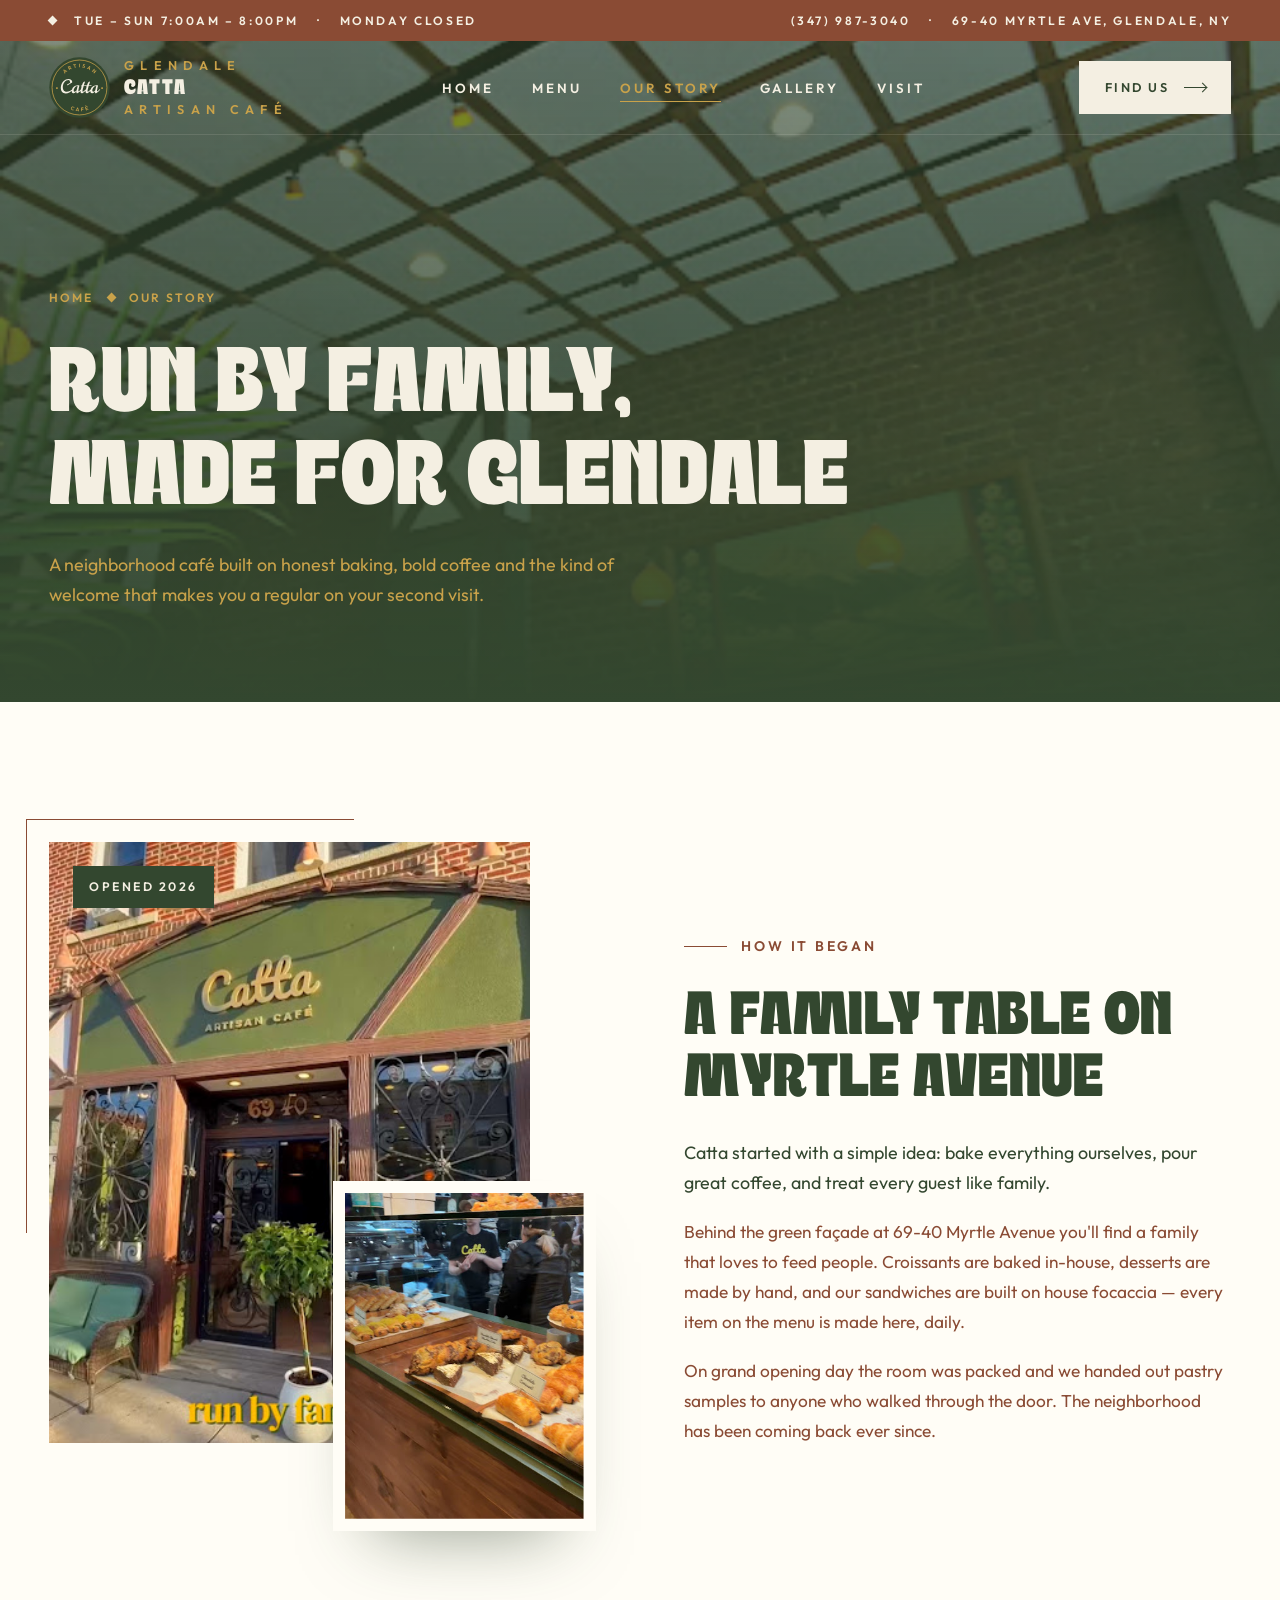
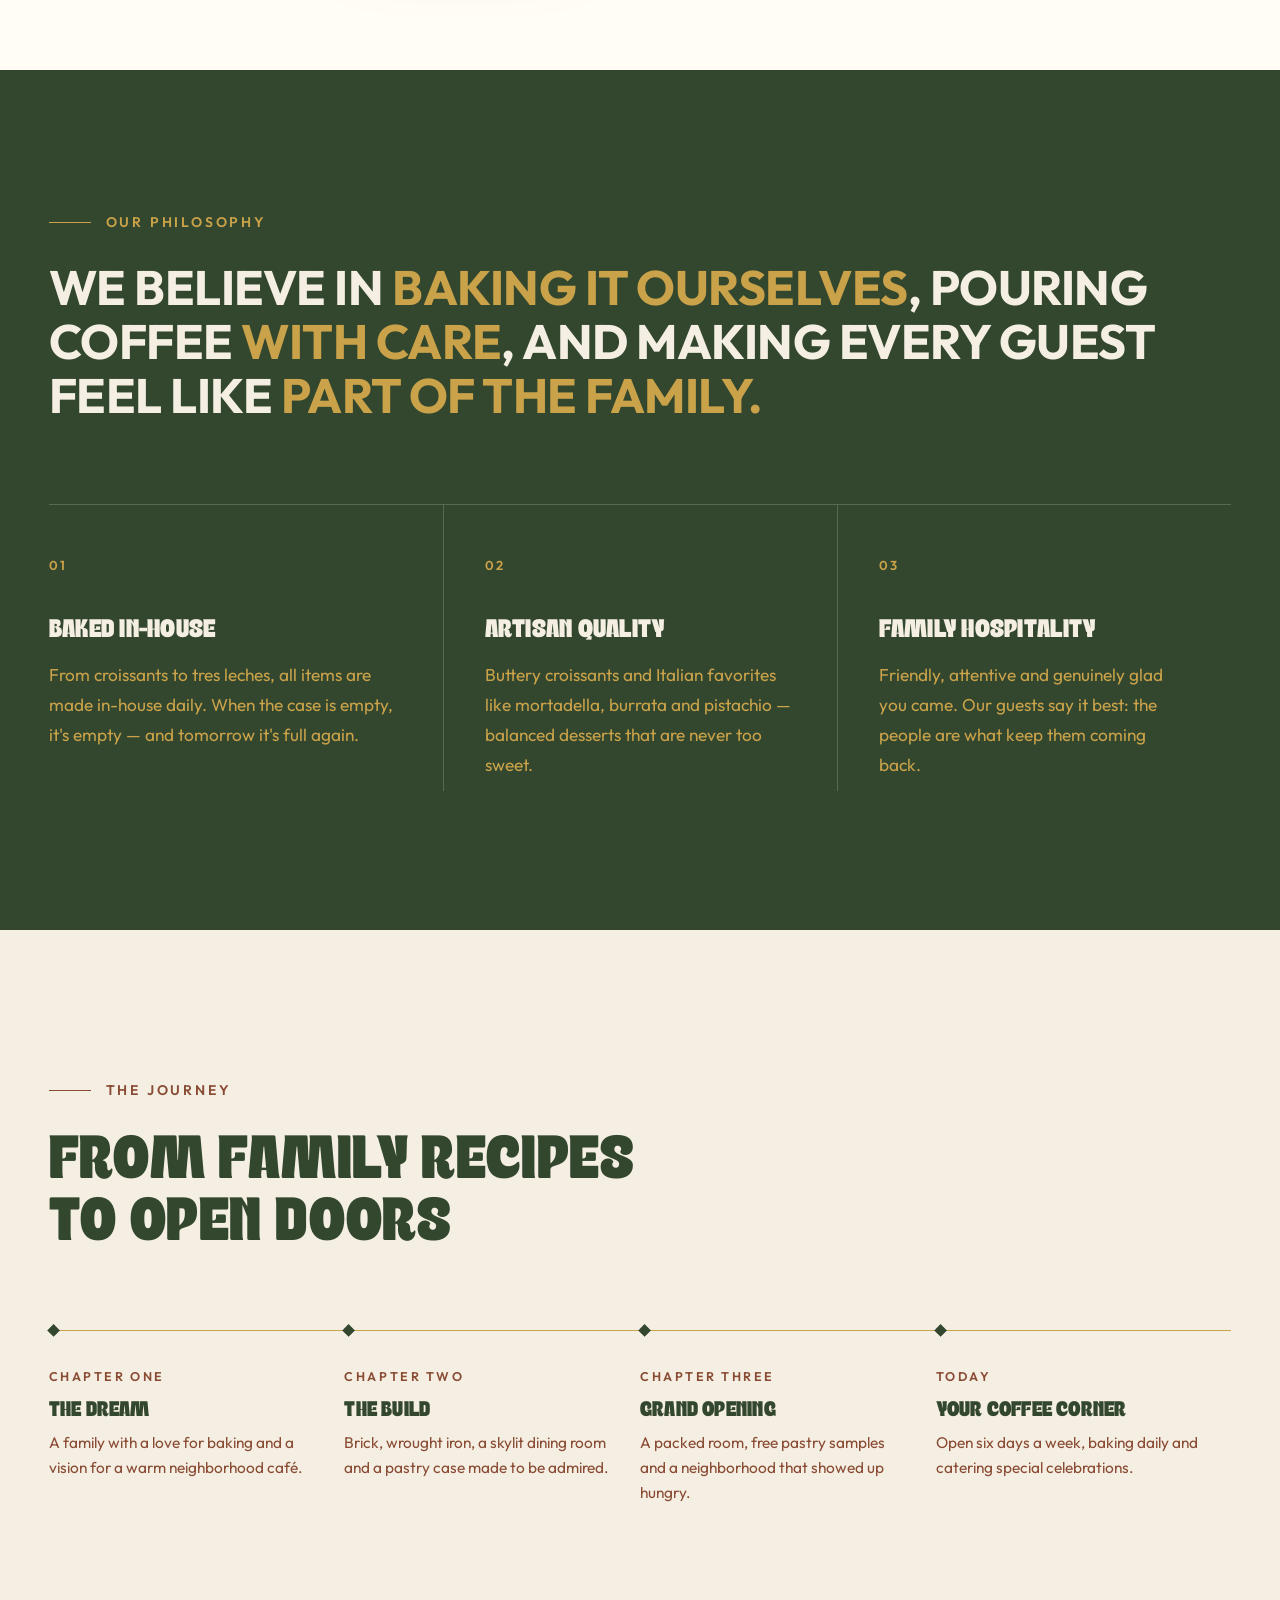
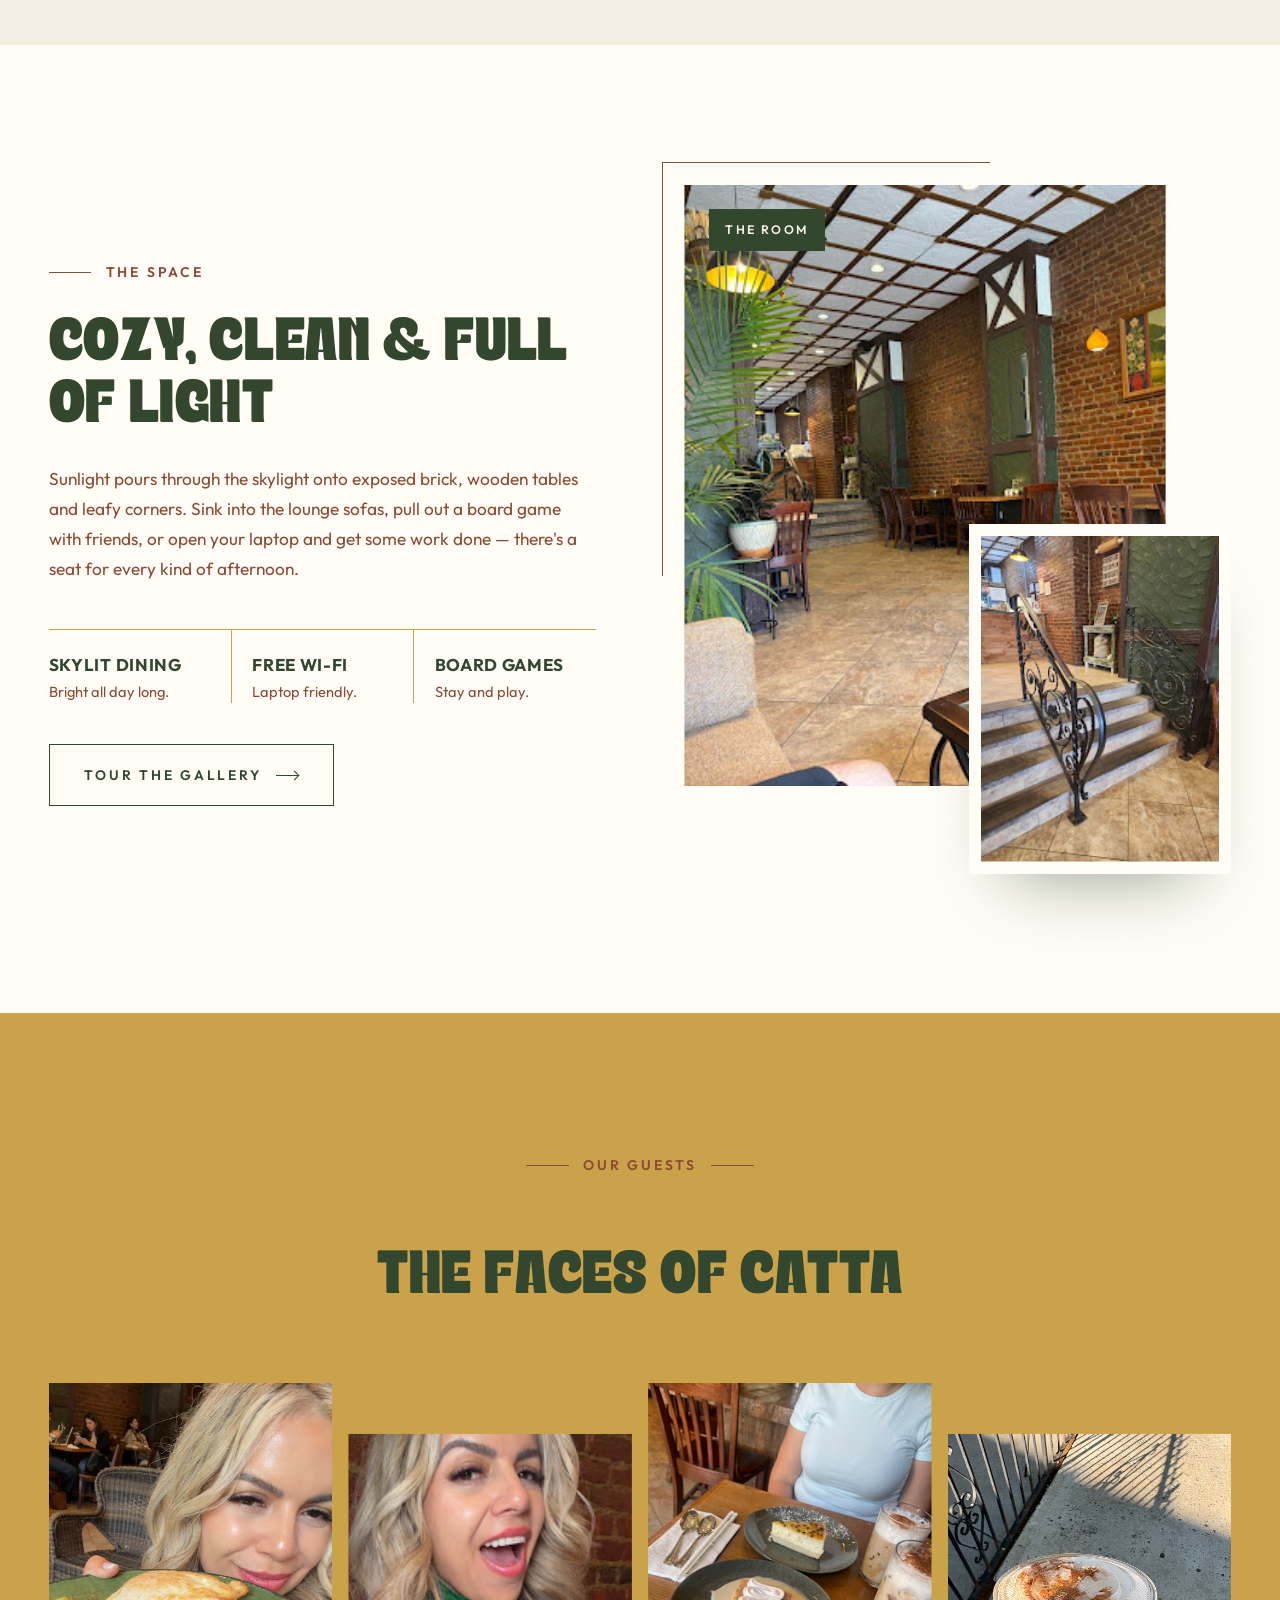
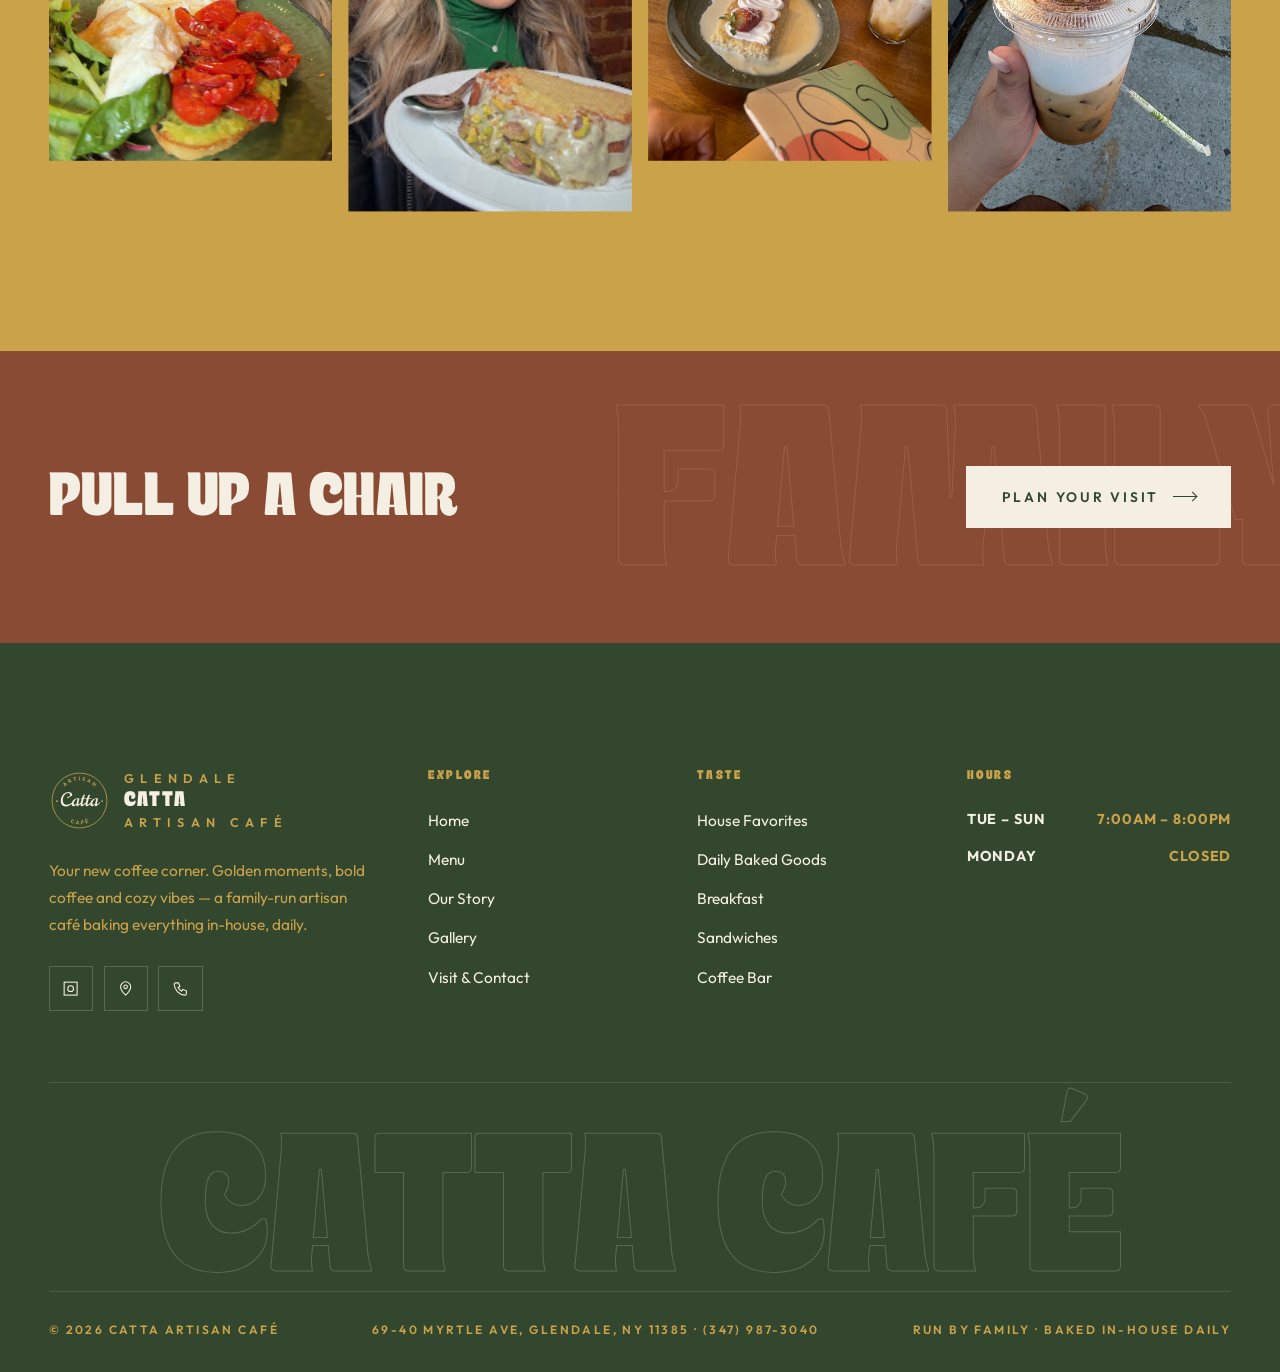
==== about.html @ 02fb1de4 "working" ====
<!DOCTYPE html>
<html lang="en">
<head>
  <meta charset="UTF-8">
  <meta name="viewport" content="width=device-width, initial-scale=1.0">
  <title>Our Story — Catta Artisan Café</title>
  <meta name="description" content="The story of Catta Artisan Café — a family-run coffee shop and in-house bakery on Myrtle Avenue in Glendale, Queens, built on artisan baking and warm hospitality.">
  <meta name="theme-color" content="#33472F">
  <meta property="og:title" content="Our Story — Catta Artisan Café">
  <meta property="og:description" content="The story of Catta Artisan Café — a family-run coffee shop and in-house bakery on Myrtle Avenue in Glendale, Queens, built on artisan baking and warm hospitality.">
  <meta property="og:image" content="assets/images/unnamed%20%288%29.jpg">
  <link rel="icon" href="assets/logo.svg" type="image/svg+xml">
  <link rel="preconnect" href="https://fonts.googleapis.com">
  <link rel="preconnect" href="https://fonts.gstatic.com" crossorigin>
  <link href="https://fonts.googleapis.com/css2?family=Outfit:wght@400;500;600;700&display=swap" rel="stylesheet">
  <link rel="stylesheet" href="css/style.css">
</head>
<body>

<header class="site-header">
  <div class="topbar">
    <div class="container">
      <div class="t-items"><span class="diamond"></span><span>Tue – Sun 7:00AM – 8:00PM</span><span class="t-hide">·</span><span class="t-hide">Monday Closed</span></div>
      <div class="t-items t-hide"><a href="tel:+13479873040">(347) 987-3040</a><span>·</span><span>69-40 Myrtle Ave, Glendale, NY</span></div>
    </div>
  </div>
  <nav class="navbar" aria-label="Main">
    <div class="container">
      <a href="index.html" class="logo" aria-label="Catta Artisan Café home">
        <span class="logo-mark"><img src="assets/logo.svg" alt="" width="60" height="60"></span>
        <span class="logo-text"><small>GLENDALE</small><strong>CATTA</strong><small>ARTISAN CAFÉ</small></span>
      </a>
      <ul class="nav-links">
        <li><a href="index.html">Home</a></li>
        <li><a href="menu.html">Menu</a></li>
        <li><a href="about.html" class="active" aria-current="page">Our Story</a></li>
        <li><a href="gallery.html">Gallery</a></li>
        <li><a href="visit.html">Visit</a></li>
      </ul>
      <a href="visit.html" class="btn btn--light nav-cta">Find Us <span class="arrow"></span></a>
      <button class="menu-toggle" aria-label="Open menu" aria-expanded="false"><span></span><span></span><span></span></button>
    </div>
  </nav>
</header>

<div class="mobile-nav" aria-label="Mobile">
  <a class="m-link" href="index.html"><small>01</small>Home</a>
  <a class="m-link" href="menu.html"><small>02</small>Menu</a>
  <a class="m-link" href="about.html"><small>03</small>Our Story</a>
  <a class="m-link" href="gallery.html"><small>04</small>Gallery</a>
  <a class="m-link" href="visit.html"><small>05</small>Visit</a>
  <div class="m-foot">Tue – Sun 7:00AM – 8:00PM · Mon Closed<br>69-40 Myrtle Ave, Glendale, NY 11385<br><a href="tel:+13479873040">(347) 987-3040</a></div>
</div>

<main>
<section class="page-hero">
  <div class="bg" data-parallax style="background-image:url('assets/images/unnamed%20%2855%29.jpg')"></div>
  <div class="container">
    <div class="crumbs"><a href="index.html">Home</a><span class="diamond"></span><span>Our Story</span></div>
    <div class="hero-foot">
      <div>
        <h1>Run by Family,<br>Made for Glendale</h1>
        <p class="lead">A neighborhood café built on honest baking, bold coffee and the kind of welcome that makes you a regular on your second visit.</p>
      </div>
    </div>
  </div>
</section>

<section class="section bg-white">
  <div class="container split">
    <div class="stack-images reveal">
      <span class="frame-line"></span>
      <div class="img-main reveal-img"><img src="assets/images/unnamed%20%288%29.jpg" alt="The green Catta Artisan Café storefront on Myrtle Avenue" loading="lazy"></div>
      <div class="img-float reveal-img d2"><img src="assets/images/unnamed%20%2815%29.jpg" alt="The Catta team behind the pastry counter" loading="lazy"></div>
      <span class="tag">Opened 2026</span>
    </div>
    <div class="text-block">
      <span class="eyebrow reveal">How It Began</span>
      <h2 class="reveal">A Family Table on Myrtle Avenue</h2>
      <p class="lead reveal">Catta started with a simple idea: bake everything ourselves, pour great coffee, and treat every guest like family.</p>
      <p class="muted reveal">Behind the green façade at 69-40 Myrtle Avenue you'll find a family that loves to feed people. Croissants are baked in-house, desserts are made by hand, and our sandwiches are built on house focaccia — every item on the menu is made here, daily.</p>
      <p class="muted reveal">On grand opening day the room was packed and we handed out pastry samples to anyone who walked through the door. The neighborhood has been coming back ever since.</p>
    </div>
  </div>
</section>

<section class="section bg-espresso">
  <div class="container">
    <span class="eyebrow reveal" style="display:flex">Our Philosophy</span>
    <p class="big-statement reveal">We believe in <em>baking it ourselves</em>, pouring coffee <em>with care</em>, and making every guest feel like <em>part of the family.</em></p>
    <div class="values" style="margin-top:80px">
      <div class="value reveal">
        <span class="num">01</span>
        <h3>Baked In-House</h3>
        <p>From croissants to tres leches, all items are made in-house daily. When the case is empty, it's empty — and tomorrow it's full again.</p>
      </div>
      <div class="value reveal d1">
        <span class="num">02</span>
        <h3>Artisan Quality</h3>
        <p>Buttery croissants and Italian favorites like mortadella, burrata and pistachio — balanced desserts that are never too sweet.</p>
      </div>
      <div class="value reveal d2">
        <span class="num">03</span>
        <h3>Family Hospitality</h3>
        <p>Friendly, attentive and genuinely glad you came. Our guests say it best: the people are what keep them coming back.</p>
      </div>
    </div>
  </div>
</section>

<section class="section bg-cream">
  <div class="container">
    <div class="section-head">
      <div>
        <span class="eyebrow reveal">The Journey</span>
        <h2 class="reveal">From Family Recipes<br>to Open Doors</h2>
      </div>
    </div>
    <div class="timeline">
      <div class="reveal"><span>Chapter One</span><h3>The Dream</h3><p>A family with a love for baking and a vision for a warm neighborhood café.</p></div>
      <div class="reveal d1"><span>Chapter Two</span><h3>The Build</h3><p>Brick, wrought iron, a skylit dining room and a pastry case made to be admired.</p></div>
      <div class="reveal d2"><span>Chapter Three</span><h3>Grand Opening</h3><p>A packed room, free pastry samples and a neighborhood that showed up hungry.</p></div>
      <div class="reveal d3"><span>Today</span><h3>Your Coffee Corner</h3><p>Open six days a week, baking daily and catering special celebrations.</p></div>
    </div>
  </div>
</section>

<section class="section bg-white">
  <div class="container split split--reverse">
    <div class="stack-images reveal">
      <span class="frame-line"></span>
      <div class="img-main reveal-img"><img src="assets/images/unnamed%20%2836%29.jpg" alt="Skylit dining room with brick walls and plants" loading="lazy"></div>
      <div class="img-float reveal-img d2"><img src="assets/images/unnamed%20%2889%29.jpg" alt="Wrought-iron staircase inside the café" loading="lazy"></div>
      <span class="tag">The Room</span>
    </div>
    <div class="text-block">
      <span class="eyebrow reveal">The Space</span>
      <h2 class="reveal">Cozy, Clean &amp; Full of Light</h2>
      <p class="muted reveal">Sunlight pours through the skylight onto exposed brick, wooden tables and leafy corners. Sink into the lounge sofas, pull out a board game with friends, or open your laptop and get some work done — there's a seat for every kind of afternoon.</p>
      <div class="features reveal">
        <div><strong>Skylit Dining</strong><span>Bright all day long.</span></div>
        <div><strong>Free Wi-Fi</strong><span>Laptop friendly.</span></div>
        <div><strong>Board Games</strong><span>Stay and play.</span></div>
      </div>
      <a href="gallery.html" class="btn btn--outline reveal">Tour the Gallery <span class="arrow"></span></a>
    </div>
  </div>
</section>

<section class="section bg-beige">
  <div class="container">
    <div class="section-head center">
      <span class="eyebrow reveal">Our Guests</span>
      <h2 class="reveal">The Faces of Catta</h2>
    </div>
    <div class="people-grid" style="padding-bottom:50px">
      <figure class="reveal-img"><img src="assets/images/unnamed%20%2858%29.jpg" alt="A guest with an avocado tartine" loading="lazy"></figure>
      <figure class="reveal-img d1"><img src="assets/images/unnamed%20%2882%29.jpg" alt="A guest excited about her slice of cake" loading="lazy"></figure>
      <figure class="reveal-img d2"><img src="assets/images/unnamed%20%2873%29.jpg" alt="Friends sharing desserts and iced lattes" loading="lazy"></figure>
      <figure class="reveal-img d3"><img src="assets/images/unnamed%20%2857%29.jpg" alt="Iced latte to go on a sunny day" loading="lazy"></figure>
    </div>
  </div>
</section>

<section class="cta-band">
  <div class="ghost-word" aria-hidden="true">Family</div>
  <div class="container">
    <h2 class="reveal">Pull Up a Chair</h2>
    <a href="visit.html" class="btn btn--light reveal">Plan Your Visit <span class="arrow"></span></a>
  </div>
</section>
</main>

<footer class="site-footer">
  <div class="container">
    <div class="footer-top">
      <div>
        <a href="index.html" class="logo">
          <span class="logo-mark"><img src="assets/logo.svg" alt="" width="60" height="60"></span>
          <span class="logo-text"><small>GLENDALE</small><strong>CATTA</strong><small>ARTISAN CAFÉ</small></span>
        </a>
        <p>Your new coffee corner. Golden moments, bold coffee and cozy vibes — a family-run artisan café baking everything in-house, daily.</p>
        <div class="socials">
          <a href="https://www.instagram.com/cattacafeny/" target="_blank" rel="noopener" aria-label="Instagram @cattacafeny"><svg viewBox="0 0 24 24"><rect x="3" y="3" width="18" height="18"/><circle cx="12" cy="12" r="4"/><path d="M17.5 6.5h.01"/></svg></a>
          <a href="https://www.google.com/maps/place/Catta+Cafe/@40.7016919,-73.88129,17z/data=!3m1!4b1!4m6!3m5!1s0x89c25f2ec84fcae5:0x9be8066eb6144c47!8m2!3d40.7016919!4d-73.88129!16s%2Fg%2F11z6tcrd1n" target="_blank" rel="noopener" aria-label="Catta Cafe on Google Maps"><svg viewBox="0 0 24 24"><path d="M12 21s-7-6.2-7-11.5A7 7 0 0 1 19 9.5C19 14.8 12 21 12 21z"/><circle cx="12" cy="9.5" r="2.5"/></svg></a>
          <a href="tel:+13479873040" aria-label="Call (347) 987-3040"><svg viewBox="0 0 24 24"><path d="M5 4h4l2 5-2.5 1.5a11 11 0 0 0 5 5L15 13l5 2v4a2 2 0 0 1-2 2A16 16 0 0 1 3 6a2 2 0 0 1 2-2"/></svg></a>
        </div>
      </div>
      <div>
        <h4>Explore</h4>
        <ul>
          <li><a href="index.html">Home</a></li>
          <li><a href="menu.html">Menu</a></li>
          <li><a href="about.html">Our Story</a></li>
          <li><a href="gallery.html">Gallery</a></li>
          <li><a href="visit.html">Visit &amp; Contact</a></li>
        </ul>
      </div>
      <div>
        <h4>Taste</h4>
        <ul>
          <li><a href="menu.html#favorites">House Favorites</a></li>
          <li><a href="menu.html#baked">Daily Baked Goods</a></li>
          <li><a href="menu.html#breakfast">Breakfast</a></li>
          <li><a href="menu.html#sandwiches">Sandwiches</a></li>
          <li><a href="menu.html#coffee">Coffee Bar</a></li>
        </ul>
      </div>
      <div>
        <h4>Hours</h4>
        <ul class="footer-hours">
          <li><span>Tue – Sun</span><span>7:00AM – 8:00PM</span></li>
          <li><span>Monday</span><span>Closed</span></li>
        </ul>
      </div>
    </div>
    <div class="footer-word" aria-hidden="true">Catta Café</div>
    <div class="footer-bottom">
      <span>© <span data-year>2026</span> Catta Artisan Café</span>
      <span>69-40 Myrtle Ave, Glendale, NY 11385 · <a href="tel:+13479873040">(347) 987-3040</a></span>
      <span>Run by family · Baked in-house daily</span>
    </div>
  </div>
</footer>

<button class="back-top" aria-label="Back to top"><svg viewBox="0 0 24 24"><path d="M12 19V5M5 12l7-7 7 7"/></svg></button>

<script src="js/main.js"></script>
</body>
</html>
---- css/style.css ----
/* =========================================================
   CATTA ARTISAN CAFÉ — premium stylesheet (olive green, gold & brick)
   Palette (only these five):
   White #FFFDF6 · Cream #F4EFE2 · Beige #C9A24A
   Coffee Bean #8A4B34 · Espresso Brown #33472F
   ========================================================= */

@font-face {
  font-family: "Food Brand";
  src: url("../food-brand-demo.regular.otf") format("opentype");
  font-weight: normal;
  font-style: normal;
  font-display: swap;
}

:root {
  --white: #FFFDF6;
  --cream: #F4EFE2;
  --beige: #C9A24A;
  --coffee: #8A4B34;
  --espresso: #33472F;

  /* tints built only from the palette */
  --espresso-92: rgba(51, 71, 47, .92);
  --espresso-80: rgba(51, 71, 47, .80);
  --espresso-60: rgba(51, 71, 47, .60);
  --espresso-15: rgba(51, 71, 47, .15);
  --cream-70: rgba(244, 239, 226, .70);
  --cream-20: rgba(244, 239, 226, .20);
  --cream-12: rgba(244, 239, 226, .12);
  --beige-40: rgba(201, 162, 74, .40);

  /* brand font for headings only; the demo font has no numerals, Outfit supplies them */
  --font-display: "Food Brand", "Outfit", system-ui, sans-serif;
  --font: "Outfit", system-ui, sans-serif;

  /* viewport scaling: --vw and --vh are 1% of the DESIGN viewport,
     --z is the factor the page is scaled by on screens wider than it */
  --z: 1;
  --vw: 1vw;
  --vh: 1vh;

  --container: 1320px;
  --gutter: clamp(16px, calc(4 * var(--vw)), 48px);
  --section: clamp(80px, calc(11 * var(--vw)), 160px);
  --ease: cubic-bezier(.22, .61, .36, 1);
  --ease-out: cubic-bezier(.16, 1, .3, 1);
}

/* ---------- reset ---------- */
*, *::before, *::after { box-sizing: border-box; margin: 0; padding: 0; border-radius: 0; }
html { scroll-behavior: smooth; -webkit-text-size-adjust: 100%; }
body {
  font-family: var(--font);
  font-weight: 400;
  font-size: 1.0625rem;
  line-height: 1.75;
  letter-spacing: 0;
  color: var(--espresso);
  background: var(--white);
  -webkit-font-smoothing: antialiased;
  overflow-x: hidden;
}
img { display: block; max-width: 100%; height: auto; }
a { color: inherit; text-decoration: none; }
button, input, textarea, select { font: inherit; color: inherit; letter-spacing: inherit; }
button { cursor: pointer; background: none; border: 0; }
ul { list-style: none; }
::selection { background: var(--coffee); color: var(--cream); }

::-webkit-scrollbar { width: 10px; }
::-webkit-scrollbar-track { background: var(--cream); }
::-webkit-scrollbar-thumb { background: var(--coffee); }

h1, h2, h3, h4, h5, h6,
.logo-mark, .logo-text strong, .marquee-group, .hero-bg-word, .ghost-word, .footer-word, .hero-badge strong {
  font-family: var(--font-display);
  font-weight: normal;
  font-synthesis: none;
}
h1, h2, h3, h4, h5, h6 {
  font-weight: normal;
  text-transform: uppercase;
  line-height: 1.02;
  letter-spacing: .01em;
}
h1 { font-size: clamp(2.9rem, calc(7.2 * var(--vw)), 6.6rem); }
h2 { font-size: clamp(2.2rem, calc(4.8 * var(--vw)), 4.2rem); }
h3 { font-size: clamp(1.35rem, calc(2 * var(--vw)), 1.7rem); }
h4 { font-size: 1.1rem; letter-spacing: .06em; }

.container { width: 100%; max-width: var(--container); margin: 0 auto; padding: 0 var(--gutter); }
.section { padding: var(--section) 0; position: relative; overflow-x: clip; }
.bg-white { background: var(--white); }
.bg-cream { background: var(--cream); }
.bg-beige { background: var(--beige); }
.bg-coffee { background: var(--coffee); color: var(--cream); }
.bg-espresso { background: var(--espresso); color: var(--cream); }

.accent { color: var(--beige); }
.bg-cream .accent, .bg-white .accent, .bg-beige .accent { color: var(--coffee); }

/* ---------- eyebrow / labels ---------- */
.eyebrow {
  display: inline-flex; align-items: center; gap: 14px;
  font-size: .86rem; letter-spacing: .2em; text-transform: uppercase;
  color: var(--coffee); margin-bottom: 26px;
}
.eyebrow::before { content: ""; width: 42px; height: 1px; background: currentColor; }
.bg-espresso .eyebrow, .bg-coffee .eyebrow, .hero .eyebrow, .page-hero .eyebrow, .quote-band .eyebrow, .card-dark .eyebrow, .cta-band .eyebrow { color: var(--beige); }

.lead { font-size: clamp(1.1rem, calc(1.4 * var(--vw)), 1.25rem); line-height: 1.7; }
.muted { color: var(--coffee); }
.bg-espresso .muted, .bg-coffee .muted { color: var(--beige); }

/* ---------- buttons ---------- */
.btn {
  position: relative; display: inline-flex; align-items: center; gap: 14px;
  padding: 18px 34px; font-size: .85rem; letter-spacing: .2em; text-transform: uppercase;
  border: 1px solid var(--espresso); color: var(--cream); background: var(--espresso);
  overflow: hidden; isolation: isolate; transition: color .5s var(--ease);
  white-space: nowrap;
}
.btn::before {
  content: ""; position: absolute; inset: 0; z-index: -1;
  background: var(--coffee); transform: scaleY(0); transform-origin: bottom;
  transition: transform .5s var(--ease-out);
}
.btn:hover::before { transform: scaleY(1); }
.btn .arrow { width: 22px; height: 1px; background: currentColor; position: relative; transition: width .4s var(--ease); }
.btn .arrow::after {
  content: ""; position: absolute; right: 0; top: -3px; width: 7px; height: 7px;
  border-top: 1px solid currentColor; border-right: 1px solid currentColor; transform: rotate(45deg);
}
.btn:hover .arrow { width: 32px; }

.btn--light { background: var(--cream); color: var(--espresso); border-color: var(--cream); }
.btn--light::before { background: var(--white); }
.btn--outline { background: transparent; color: var(--espresso); }
.btn--outline::before { background: var(--espresso); }
.btn--outline:hover { color: var(--cream); }
.btn--outline-light { background: transparent; color: var(--cream); border-color: var(--cream-70); }
.btn--outline-light::before { background: var(--cream); }
.btn--outline-light:hover { color: var(--espresso); }

.link-line {
  display: inline-flex; align-items: center; gap: 12px;
  font-size: .85rem; letter-spacing: .2em; text-transform: uppercase;
  padding-bottom: 6px; position: relative;
}
.link-line::after {
  content: ""; position: absolute; left: 0; bottom: 0; width: 100%; height: 1px;
  background: currentColor; transform-origin: right; transition: transform .5s var(--ease-out);
}
.link-line:hover::after { transform: scaleX(0); transform-origin: left; }

/* ---------- diamond divider glyph ---------- */
.diamond { display: inline-block; width: 7px; height: 7px; background: currentColor; transform: rotate(45deg); flex: none; }

/* =========================================================
   HEADER
   ========================================================= */
.site-header { position: fixed; inset: 0 0 auto 0; z-index: 100; color: var(--cream); }
.topbar {
  background: var(--coffee); font-size: .74rem; letter-spacing: .22em; text-transform: uppercase;
  overflow: hidden; max-height: 40px; transition: max-height .5s var(--ease);
}
.topbar .container { display: flex; justify-content: space-between; align-items: center; height: 40px; gap: 24px; }
.topbar .t-items { display: flex; align-items: center; gap: 18px; }
.topbar a:hover { color: var(--beige); }
.site-header.scrolled .topbar { max-height: 0; }

.navbar { transition: background .5s var(--ease), box-shadow .5s var(--ease); border-bottom: 1px solid var(--cream-12); }
.site-header.scrolled .navbar { background: var(--espresso-92); backdrop-filter: blur(10px); -webkit-backdrop-filter: blur(10px); }
.navbar .container { display: flex; align-items: center; justify-content: space-between; height: 92px; transition: height .5s var(--ease); }
.site-header.scrolled .navbar .container { height: 76px; }

.logo { display: flex; align-items: center; gap: 14px; line-height: 1; }
.logo-mark { width: 60px; height: 60px; flex: none; display: block; transition: width .5s var(--ease), height .5s var(--ease); }
.logo-mark img { width: 100%; height: 100%; display: block; }
.site-header.scrolled .logo-mark { width: 52px; height: 52px; }
.logo-text { display: flex; flex-direction: column; gap: 5px; }
.logo-text strong { font-weight: normal; font-size: 1.3rem; letter-spacing: .06em; }
.logo-text small { font-size: .78rem; letter-spacing: .5em; color: var(--beige); }

.nav-links { display: flex; align-items: center; gap: clamp(22px, calc(3 * var(--vw)), 44px); }
.nav-links a {
  font-size: .82rem; letter-spacing: .22em; text-transform: uppercase; position: relative; padding: 6px 0;
}
.nav-links a::after {
  content: ""; position: absolute; left: 0; bottom: 0; height: 1px; width: 100%;
  background: var(--beige); transform: scaleX(0); transform-origin: right; transition: transform .45s var(--ease-out);
}
.nav-links a:hover::after, .nav-links a.active::after { transform: scaleX(1); transform-origin: left; }
.nav-links a.active { color: var(--beige); }
.nav-cta { padding: 14px 24px; font-size: .78rem; }

.menu-toggle { display: none; width: 46px; height: 46px; border: 1px solid var(--cream-20); position: relative; z-index: 120; }
.menu-toggle span { position: absolute; left: 12px; right: 12px; height: 1px; background: var(--cream); transition: transform .4s var(--ease), opacity .3s; }
.menu-toggle span:nth-child(1) { top: 17px; }
.menu-toggle span:nth-child(2) { top: 23px; }
.menu-toggle span:nth-child(3) { top: 29px; }
body.nav-open .menu-toggle span:nth-child(1) { transform: translateY(6px) rotate(45deg); }
body.nav-open .menu-toggle span:nth-child(2) { opacity: 0; }
body.nav-open .menu-toggle span:nth-child(3) { transform: translateY(-6px) rotate(-45deg); }

.mobile-nav {
  position: fixed; inset: 0; z-index: 110; background: var(--espresso); color: var(--cream);
  display: flex; flex-direction: column; justify-content: center; padding: 120px var(--gutter) 40px;
  clip-path: inset(0 0 100% 0); transition: clip-path .7s var(--ease-out); visibility: hidden;
}
body.nav-open .mobile-nav { clip-path: inset(0 0 0 0); visibility: visible; }
body.nav-open { overflow: hidden; }
.mobile-nav a.m-link {
  display: flex; align-items: baseline; gap: 18px; font-size: clamp(2.2rem, calc(10 * var(--vw)), 3.4rem);
  text-transform: uppercase; line-height: 1.25; border-bottom: 1px solid var(--cream-12); padding: 10px 0;
}
.mobile-nav a.m-link small { font-size: .8rem; color: var(--beige); letter-spacing: .2em; }
.mobile-nav .m-foot { margin-top: 40px; font-size: .8rem; letter-spacing: .18em; text-transform: uppercase; color: var(--beige); line-height: 2; }

/* =========================================================
   HOME HERO
   ========================================================= */
.hero {
  position: relative; min-height: calc(100 * var(--vh)); background: var(--espresso); color: var(--cream);
  padding: 190px 0 90px; overflow: hidden; display: flex; align-items: center;
}
.hero-bg-word {
  position: absolute; left: calc(-2 * var(--vw)); bottom: calc(-4 * var(--vw)); font-size: calc(26 * var(--vw)); line-height: .8; text-transform: uppercase;
  color: transparent; -webkit-text-stroke: 1px var(--cream-12); pointer-events: none; white-space: nowrap; user-select: none;
}
.hero-grid { display: grid; grid-template-columns: 1.08fr 1fr; gap: clamp(40px, calc(6 * var(--vw)), 96px); align-items: center; position: relative; }
.hero h1 { margin-bottom: 30px; }
.hero h1 .line { display: block; overflow: hidden; }
.hero h1 .line > span { display: inline-block; transform: translateY(105%); animation: rise 1.1s var(--ease-out) forwards; }
.hero h1 .line:nth-child(2) > span { animation-delay: .12s; }
.hero h1 .line:nth-child(3) > span { animation-delay: .24s; }
@keyframes rise { to { transform: translateY(0); } }
.hero .lead { max-width: 520px; color: var(--beige); margin-bottom: 42px; }
.hero-actions { display: flex; flex-wrap: wrap; gap: 16px; margin-bottom: 64px; }
.hero-meta { display: grid; grid-template-columns: repeat(3, auto); gap: 0; border-top: 1px solid var(--cream-20); padding-top: 26px; max-width: 560px; }
.hero-meta div { padding-right: 26px; margin-right: 26px; border-right: 1px solid var(--cream-20); }
.hero-meta div:last-child { border: 0; margin: 0; padding: 0; }
.hero-meta span { display: block; font-size: .76rem; letter-spacing: .18em; color: var(--beige); text-transform: uppercase; }
.hero-meta strong { font-weight: normal; font-size: 1.05rem; letter-spacing: .06em; text-transform: uppercase; }

.hero-collage { position: relative; display: grid; grid-template-columns: 1.25fr 1fr; grid-template-rows: 1fr 1fr; gap: 16px; height: min(calc(72 * var(--vh)), 680px); }
.hero-collage figure { position: relative; overflow: hidden; }
.hero-collage figure:first-child { grid-row: span 2; }
.hero-collage img { width: 100%; height: 100%; object-fit: cover; transform: scale(1.08); animation: settle 1.8s var(--ease-out) forwards; }
@keyframes settle { to { transform: scale(1); } }
.hero-collage::before {
  content: ""; position: absolute; inset: -18px 18px 18px -18px; border: 1px solid var(--cream-20); pointer-events: none;
}
/* desktop: collage fills the whole right side of the hero, under the nav to the bottom edge */
@media (min-width: 1101px) {
  .hero-grid { position: static; }
  .hero-collage { position: absolute; top: 132px; right: 0; bottom: 0; width: calc(46 * var(--vw)); height: auto; gap: 12px; z-index: 1; }
  .hero-collage::before { display: none; }
  .hero-badge { bottom: 56px; }
}
.hero-badge {
  position: absolute; left: -42px; bottom: 40px; background: var(--cream); color: var(--espresso);
  padding: 22px 26px; max-width: 250px; z-index: 2; box-shadow: 0 30px 60px -30px rgba(51, 71, 47, .8);
}
.hero-badge span { display: block; font-size: .74rem; letter-spacing: .2em; text-transform: uppercase; color: var(--coffee); margin-bottom: 6px; }
.hero-badge strong { font-weight: normal; font-size: 1.35rem; text-transform: uppercase; line-height: 1.1; display: block; }
.hero-badge p { font-size: .88rem; line-height: 1.5; color: var(--coffee); margin-top: 8px; }

.scroll-cue { position: absolute; left: 50%; bottom: 28px; transform: translateX(-50%); display: flex; flex-direction: column; align-items: center; gap: 10px; font-size: .78rem; letter-spacing: .22em; color: var(--beige); text-transform: uppercase; }
.scroll-cue i { width: 1px; height: 46px; background: var(--cream-20); position: relative; overflow: hidden; }
.scroll-cue i::after { content: ""; position: absolute; left: 0; top: -50%; width: 1px; height: 50%; background: var(--cream); animation: drip 2.2s var(--ease) infinite; }
@keyframes drip { to { top: 100%; } }

/* =========================================================
   MARQUEE
   ========================================================= */
.marquee { background: var(--cream); color: var(--espresso); overflow: hidden; border-block: 1px solid var(--beige); padding: 26px 0; }
.marquee-track { display: flex; width: max-content; animation: marquee 40s linear infinite; }
.marquee:hover .marquee-track { animation-play-state: paused; }
.marquee-group { display: flex; align-items: center; gap: 40px; padding-right: 40px; font-size: clamp(1.4rem, calc(2.6 * var(--vw)), 2.2rem); text-transform: uppercase; white-space: nowrap; }
.marquee-group .diamond { color: var(--coffee); width: 10px; height: 10px; }
.marquee-group .ghost { color: transparent; -webkit-text-stroke: 1px var(--espresso); }
@keyframes marquee { to { transform: translateX(-50%); } }

/* =========================================================
   STORY / INTRO
   ========================================================= */
.split { display: grid; grid-template-columns: 1fr 1fr; gap: clamp(48px, calc(7 * var(--vw)), 120px); align-items: center; }
.split--reverse > :first-child { order: 2; }

.stack-images { position: relative; padding: 0 12% 16% 0; }
.stack-images .img-main { overflow: hidden; aspect-ratio: 4 / 5; }
.stack-images .img-main img { width: 100%; height: 100%; object-fit: cover; }
.stack-images .img-float {
  position: absolute; right: 0; bottom: 0; width: 48%; aspect-ratio: 3 / 4; overflow: hidden;
  border: 12px solid var(--white); box-shadow: 0 40px 70px -40px rgba(51, 71, 47, .55);
}
.bg-cream .stack-images .img-float { border-color: var(--cream); }
.stack-images .img-float img { width: 100%; height: 100%; object-fit: cover; }
.stack-images .frame-line { position: absolute; top: -22px; left: -22px; width: 60%; height: 60%; border-top: 1px solid var(--coffee); border-left: 1px solid var(--coffee); pointer-events: none; }
.stack-images .tag {
  position: absolute; left: 24px; top: 24px; background: var(--espresso); color: var(--cream);
  font-size: .76rem; letter-spacing: .2em; text-transform: uppercase; padding: 10px 16px;
}

.text-block h2 { margin-bottom: 28px; }
.text-block p + p { margin-top: 18px; }
.text-block .btn, .text-block .link-line { margin-top: 40px; }

.features { display: grid; grid-template-columns: repeat(3, 1fr); margin-top: 44px; border-top: 1px solid var(--beige); }
.features div { padding: 24px 20px 0 0; }
.features div + div { padding-left: 20px; border-left: 1px solid var(--beige); }
.features strong { display: block; font-weight: normal; font-size: 1.05rem; text-transform: uppercase; letter-spacing: .04em; line-height: 1.2; margin-bottom: 6px; }
.features span { font-size: .9rem; color: var(--coffee); line-height: 1.5; display: block; }

/* =========================================================
   SECTION HEADERS
   ========================================================= */
.section-head { display: flex; justify-content: space-between; align-items: flex-end; gap: 40px; margin-bottom: clamp(48px, calc(6 * var(--vw)), 80px); flex-wrap: wrap; }
.section-head h2 { max-width: 760px; }
.section-head p { max-width: 420px; }
.section-head.center { flex-direction: column; align-items: center; text-align: center; }
.section-head.center .eyebrow::after { content: ""; width: 42px; height: 1px; background: currentColor; }

/* =========================================================
   SIGNATURE DRINKS
   ========================================================= */
.sig-grid { display: grid; grid-template-columns: repeat(3, 1fr); gap: clamp(20px, calc(2.4 * var(--vw)), 36px); }
.sig-card { position: relative; }
.sig-card .media { position: relative; overflow: hidden; aspect-ratio: 3 / 4; margin-bottom: 28px; }
.sig-card .media img { width: 100%; height: 100%; object-fit: cover; transition: transform 1.2s var(--ease-out); }
.sig-card:hover .media img { transform: scale(1.07); }
.sig-card .media::after { content: ""; position: absolute; inset: 14px; border: 1px solid var(--cream-20); transition: inset .6s var(--ease-out); pointer-events: none; }
.sig-card:hover .media::after { inset: 22px; }
.sig-card .num { position: absolute; top: 24px; left: 24px; z-index: 1; font-size: .78rem; letter-spacing: .18em; background: var(--espresso); color: var(--cream); padding: 8px 12px; }
.sig-card .kind { font-size: .78rem; letter-spacing: .2em; text-transform: uppercase; color: var(--beige); display: block; margin-bottom: 10px; }
.sig-card h3 { margin-bottom: 12px; }
.sig-card p { color: var(--beige); font-size: .98rem; line-height: 1.65; max-width: 360px; }
.sig-grid .sig-card:nth-child(2) { margin-top: 70px; }

/* =========================================================
   MENU PREVIEW (tabs)
   ========================================================= */
.tabs { display: flex; gap: 0; border-bottom: 1px solid var(--beige); margin-bottom: 50px; overflow-x: auto; scrollbar-width: none; }
.tabs::-webkit-scrollbar { display: none; }
.tab-btn {
  padding: 18px 28px; font-size: .82rem; letter-spacing: .2em; text-transform: uppercase; color: var(--coffee);
  position: relative; white-space: nowrap; transition: color .3s;
}
.tab-btn::after { content: ""; position: absolute; left: 0; right: 0; bottom: -1px; height: 2px; background: var(--espresso); transform: scaleX(0); transition: transform .5s var(--ease-out); }
.tab-btn.active { color: var(--espresso); }
.tab-btn.active::after { transform: scaleX(1); }

.menu-preview { display: grid; grid-template-columns: 1fr 420px; gap: clamp(40px, calc(6 * var(--vw)), 90px); align-items: start; }
.tab-panel { display: none; }
.tab-panel.active { display: block; animation: fadeUp .7s var(--ease-out); }
@keyframes fadeUp { from { opacity: 0; transform: translateY(18px); } to { opacity: 1; transform: none; } }

.menu-list li { display: grid; grid-template-columns: 1fr auto; gap: 6px 20px; padding: 22px 0; border-bottom: 1px solid var(--beige-40); }
.menu-list li:first-child { padding-top: 0; }
.menu-list h4 { display: flex; align-items: baseline; gap: 16px; font-size: 1.15rem; letter-spacing: .04em; }
.menu-list .tag-sm { font-size: .76rem; letter-spacing: .22em; text-transform: uppercase; background: var(--espresso); color: var(--cream); padding: 4px 9px; line-height: 1.4; }
.menu-list .opt { font-size: .74rem; letter-spacing: .2em; text-transform: uppercase; color: var(--coffee); align-self: center; }
.menu-list p { grid-column: 1 / -1; color: var(--coffee); font-size: .95rem; line-height: 1.6; }

.preview-media { position: sticky; top: 120px; }
.preview-media .frame { position: relative; aspect-ratio: 4 / 5; overflow: hidden; }
.preview-media img { position: absolute; inset: 0; width: 100%; height: 100%; object-fit: cover; opacity: 0; transform: scale(1.05); transition: opacity .8s var(--ease), transform 1.2s var(--ease-out); }
.preview-media img.active { opacity: 1; transform: scale(1); }
.preview-media .caption { margin-top: 18px; display: flex; justify-content: space-between; font-size: .75rem; letter-spacing: .22em; text-transform: uppercase; color: var(--coffee); }

/* =========================================================
   THE SPACE MOSAIC
   ========================================================= */
.mosaic { display: grid; grid-template-columns: repeat(12, 1fr); grid-auto-rows: 110px; gap: 16px; }
.mosaic figure { position: relative; overflow: hidden; }
.mosaic img { width: 100%; height: 100%; object-fit: cover; transition: transform 1.2s var(--ease-out); }
.mosaic figure:hover img { transform: scale(1.06); }
.mosaic figcaption {
  position: absolute; left: 0; bottom: 0; background: var(--espresso); color: var(--cream);
  font-size: .74rem; letter-spacing: .18em; text-transform: uppercase; padding: 10px 14px;
  transform: translateY(100%); transition: transform .5s var(--ease-out);
}
.mosaic figure:hover figcaption { transform: none; }
.m-a { grid-column: 1 / 6; grid-row: span 6; }
.m-b { grid-column: 6 / 10; grid-row: span 3; }
.m-c { grid-column: 10 / 13; grid-row: span 4; }
.m-d { grid-column: 6 / 10; grid-row: span 3; }
.m-e { grid-column: 10 / 13; grid-row: span 2; }

/* =========================================================
   NEON QUOTE BAND
   ========================================================= */
.quote-band { position: relative; color: var(--cream); padding: clamp(120px, calc(16 * var(--vw)), 220px) 0; overflow: hidden; text-align: center; }
.quote-band .bg { position: absolute; inset: -10% 0; background-size: cover; background-position: center; will-change: transform; }
.quote-band::after { content: ""; position: absolute; inset: 0; background: linear-gradient(180deg, var(--espresso-80), var(--espresso-92)); }
.quote-band .container { position: relative; z-index: 1; }
.quote-band h2 { font-size: clamp(2.6rem, calc(7 * var(--vw)), 6rem); margin-bottom: 26px; }
.quote-band p { max-width: 640px; margin: 0 auto 40px; color: var(--beige); }

/* =========================================================
   BAKEHOUSE ROW
   ========================================================= */
.bake-grid { display: grid; grid-template-columns: repeat(4, 1fr); gap: 0; border-top: 1px solid var(--beige); border-left: 1px solid var(--beige); }
.bake-item { border-right: 1px solid var(--beige); border-bottom: 1px solid var(--beige); padding: 22px; background: var(--white); transition: background .5s var(--ease); }
.bake-item:hover { background: var(--cream); }
.bake-item .media { aspect-ratio: 1 / 1.15; overflow: hidden; margin-bottom: 22px; }
.bake-item .media img { width: 100%; height: 100%; object-fit: cover; transition: transform 1.1s var(--ease-out); }
.bake-item:hover .media img { transform: scale(1.06); }
.bake-item span { font-size: .74rem; letter-spacing: .18em; text-transform: uppercase; color: var(--coffee); }
.bake-item h3 { font-size: 1.3rem; margin: 8px 0 8px; }
.bake-item p { font-size: .92rem; color: var(--coffee); line-height: 1.55; }

/* =========================================================
   INSTA STRIP
   ========================================================= */
.strip { display: grid; grid-template-columns: repeat(6, 1fr); gap: 12px; }
.strip a { position: relative; aspect-ratio: 3 / 4; overflow: hidden; display: block; }
.strip img { width: 100%; height: 100%; object-fit: cover; transition: transform 1s var(--ease-out); }
.strip a::after { content: "VIEW"; position: absolute; inset: 0; display: grid; place-items: center; background: var(--espresso-60); color: var(--cream); letter-spacing: .22em; font-size: .78rem; opacity: 0; transition: opacity .45s var(--ease); }
.strip a:hover::after { opacity: 1; }
.strip a:hover img { transform: scale(1.08); }

/* =========================================================
   VISIT
   ========================================================= */
.visit-grid { display: grid; grid-template-columns: 1fr 1fr; gap: 0; background: var(--white); }
.visit-media { position: relative; min-height: 560px; overflow: hidden; }
.visit-media img { position: absolute; inset: 0; width: 100%; height: 100%; object-fit: cover; }
.visit-body { padding: clamp(40px, calc(6 * var(--vw)), 90px); }
.visit-body h2 { margin-bottom: 30px; }
.hours { width: 100%; border-collapse: collapse; margin: 10px 0 34px; }
.hours td { padding: 13px 0; border-bottom: 1px solid var(--beige); text-transform: uppercase; letter-spacing: .1em; font-size: .92rem; }
.hours td:last-child { text-align: right; color: var(--coffee); }
.hours tr.today td { color: var(--espresso); }
.hours tr.today td:first-child::after { content: "TODAY"; margin-left: 12px; font-size: .78rem; letter-spacing: .22em; background: var(--espresso); color: var(--cream); padding: 3px 8px; vertical-align: middle; }
.info-list { display: grid; gap: 18px; margin-bottom: 36px; }
.info-list div { display: grid; grid-template-columns: 110px 1fr; gap: 16px; }
.info-list span { font-size: .76rem; letter-spacing: .18em; text-transform: uppercase; color: var(--coffee); padding-top: 4px; }
.btn-row { display: flex; flex-wrap: wrap; gap: 14px; }

/* =========================================================
   PAGE HERO (inner pages)
   ========================================================= */
.page-hero { position: relative; min-height: calc(78 * var(--vh)); display: flex; align-items: flex-end; color: var(--cream); padding: 200px 0 90px; overflow: hidden; background: var(--espresso); }
.page-hero .bg { position: absolute; inset: -8% 0; background-size: cover; background-position: center; will-change: transform; }
.page-hero::after { content: ""; position: absolute; inset: 0; background: linear-gradient(180deg, var(--espresso-60) 0%, var(--espresso-80) 55%, var(--espresso) 100%); }
.page-hero .container { position: relative; z-index: 1; }
.page-hero h1 { max-width: 1000px; }
.page-hero .lead { max-width: 560px; color: var(--beige); margin-top: 26px; }
.crumbs { display: flex; gap: 14px; align-items: center; font-size: .74rem; letter-spacing: .18em; text-transform: uppercase; color: var(--beige); margin-bottom: 28px; }
.crumbs a:hover { color: var(--cream); }
.page-hero .hero-foot { display: flex; justify-content: space-between; align-items: flex-end; gap: 40px; flex-wrap: wrap; }

/* =========================================================
   MENU PAGE
   ========================================================= */
.menu-nav { position: sticky; top: 76px; z-index: 50; background: var(--cream); border-bottom: 1px solid var(--beige); }
.menu-nav .container { display: flex; gap: 0; overflow-x: auto; scrollbar-width: none; }
.menu-nav .container::-webkit-scrollbar { display: none; }
.menu-nav a { padding: 20px 22px; font-size: .78rem; letter-spacing: .2em; text-transform: uppercase; color: var(--coffee); white-space: nowrap; position: relative; }
.menu-nav a::after { content: ""; position: absolute; left: 22px; right: 22px; bottom: -1px; height: 2px; background: var(--espresso); transform: scaleX(0); transition: transform .45s var(--ease-out); }
.menu-nav a:hover, .menu-nav a.active { color: var(--espresso); }
.menu-nav a.active::after { transform: scaleX(1); }

.menu-block { padding: clamp(70px, calc(9 * var(--vw)), 130px) 0; border-bottom: 1px solid var(--beige); scroll-margin-top: 130px; }
.menu-block:last-of-type { border-bottom: 0; }
.menu-block-grid { display: grid; grid-template-columns: 380px 1fr; gap: clamp(40px, calc(6 * var(--vw)), 100px); align-items: start; }
.menu-block-head { position: sticky; top: 170px; }
.menu-block-head .num { font-size: .8rem; letter-spacing: .2em; color: var(--coffee); display: block; margin-bottom: 18px; }
.menu-block-head h2 { font-size: clamp(2.2rem, calc(4 * var(--vw)), 3.4rem); margin-bottom: 18px; }
.menu-block-head p { color: var(--coffee); margin-bottom: 28px; }
.menu-block-head .media { aspect-ratio: 4 / 5; overflow: hidden; }
.menu-block-head .media img { width: 100%; height: 100%; object-fit: cover; }
.menu-block-head .media.duo { aspect-ratio: auto; display: grid; grid-template-columns: 1fr 1fr; gap: 10px; }
.menu-block-head .media.duo img { aspect-ratio: 3 / 4; }

.menu-items { display: grid; grid-template-columns: 1fr 1fr; gap: 0 56px; }
.menu-items.single { grid-template-columns: 1fr; }
.menu-item { padding: 26px 0; border-bottom: 1px solid var(--beige-40); }
.menu-item-top { display: flex; align-items: baseline; gap: 14px; margin-bottom: 8px; }
.menu-item h3 { font-size: 1.25rem; letter-spacing: .04em; }
.menu-item .dots { flex: 1; border-bottom: 1px dotted var(--beige); transform: translateY(-5px); }
.menu-item .note { font-size: .76rem; letter-spacing: .2em; text-transform: uppercase; color: var(--coffee); white-space: nowrap; }
.menu-item p { color: var(--coffee); font-size: .95rem; line-height: 1.6; }
.menu-item .chips { display: flex; flex-wrap: wrap; gap: 8px; margin-top: 12px; }
.chip { font-size: .78rem; letter-spacing: .2em; text-transform: uppercase; border: 1px solid var(--beige); padding: 5px 10px; color: var(--coffee); }
.chip--dark { background: var(--espresso); border-color: var(--espresso); color: var(--cream); }

.feature-drink { display: grid; grid-template-columns: 1fr 1fr; background: var(--espresso); color: var(--cream); margin-top: 20px; }
.feature-drink .media { min-height: 380px; position: relative; overflow: hidden; }
.feature-drink .media img { position: absolute; inset: 0; width: 100%; height: 100%; object-fit: cover; }
.feature-drink .body { padding: clamp(28px, calc(4 * var(--vw)), 54px); display: flex; flex-direction: column; justify-content: center; }
.feature-drink .body h3 { font-size: clamp(1.8rem, calc(3 * var(--vw)), 2.6rem); margin: 6px 0 14px; }
.feature-drink .body p { color: var(--beige); }
.feature-drink .kind { font-size: .76rem; letter-spacing: .2em; text-transform: uppercase; color: var(--beige); }

.custom-grid { display: grid; grid-template-columns: 1fr 1fr; gap: 1px; background: var(--beige); border: 1px solid var(--beige); }
.custom-grid > div { background: var(--white); padding: clamp(28px, calc(4 * var(--vw)), 48px); }
.custom-grid h3 { margin-bottom: 20px; }
.custom-grid ul { display: flex; flex-wrap: wrap; gap: 10px; }
.custom-grid li { font-size: .82rem; letter-spacing: .16em; text-transform: uppercase; border: 1px solid var(--beige); padding: 10px 16px; transition: background .3s, color .3s; }
.custom-grid li:hover { background: var(--espresso); color: var(--cream); border-color: var(--espresso); }

.board-band { display: grid; grid-template-columns: 1.2fr 1fr; gap: clamp(40px, calc(6 * var(--vw)), 90px); align-items: center; }
.board-band .media { position: relative; }
.board-band .media img { width: 100%; }
.board-band .media::before { content: ""; position: absolute; inset: 18px -18px -18px 18px; border: 1px solid var(--beige); z-index: -1; }

/* =========================================================
   ABOUT PAGE
   ========================================================= */
.big-statement { font-size: clamp(1.8rem, calc(3.8 * var(--vw)), 3.3rem); line-height: 1.15; text-transform: uppercase; max-width: 1100px; }
.big-statement em { font-style: normal; color: var(--coffee); }
.bg-espresso .big-statement em { color: var(--beige); }

.values { display: grid; grid-template-columns: repeat(3, 1fr); border-top: 1px solid var(--cream-20); }
.value { padding: 48px 40px 10px 0; }
.value + .value { padding-left: 40px; border-left: 1px solid var(--cream-20); }
.value .num { font-size: .8rem; letter-spacing: .2em; color: var(--beige); display: block; margin-bottom: 40px; }
.value h3 { margin-bottom: 16px; }
.value p { color: var(--beige); }

.timeline { display: grid; grid-template-columns: repeat(4, 1fr); gap: 0; border-top: 1px solid var(--beige); }
.timeline > div { padding: 34px 28px 0 0; position: relative; }
.timeline > div::before { content: ""; position: absolute; top: -5px; left: 0; width: 9px; height: 9px; background: var(--espresso); transform: rotate(45deg); }
.timeline span { font-size: .78rem; letter-spacing: .2em; text-transform: uppercase; color: var(--coffee); display: block; margin-bottom: 12px; }
.timeline h3 { font-size: 1.3rem; margin-bottom: 10px; }
.timeline p { font-size: .95rem; color: var(--coffee); line-height: 1.6; }

.people-grid { display: grid; grid-template-columns: repeat(4, 1fr); gap: 16px; }
.people-grid figure { overflow: hidden; aspect-ratio: 3 / 4; position: relative; }
.people-grid figure:nth-child(even) { transform: translateY(50px); }
.people-grid img { width: 100%; height: 100%; object-fit: cover; transition: transform 1.2s var(--ease-out); }
.people-grid figure:hover img { transform: scale(1.06); }

/* =========================================================
   GALLERY PAGE
   ========================================================= */
.filters { display: flex; flex-wrap: wrap; gap: 10px; justify-content: center; margin-bottom: 60px; }
.filter-btn { padding: 13px 22px; font-size: .76rem; letter-spacing: .2em; text-transform: uppercase; border: 1px solid var(--beige); color: var(--coffee); transition: all .35s var(--ease); }
.filter-btn:hover { border-color: var(--espresso); color: var(--espresso); }
.filter-btn.active { background: var(--espresso); border-color: var(--espresso); color: var(--cream); }
.filter-btn sup { font-size: .74rem; margin-left: 6px; letter-spacing: 0; }

.masonry { columns: 4 260px; column-gap: 16px; }
.g-item { break-inside: avoid; margin-bottom: 16px; position: relative; overflow: hidden; cursor: zoom-in; display: block; width: 100%; background: var(--cream); }
.g-item img { width: 100%; transition: transform 1.1s var(--ease-out), filter .6s; }
.g-item:hover img { transform: scale(1.05); }
.g-item::after { content: ""; position: absolute; inset: 0; background: linear-gradient(0deg, var(--espresso-80), transparent 50%); opacity: 0; transition: opacity .45s; }
.g-item:hover::after { opacity: 1; }
.g-item .g-cap { position: absolute; left: 18px; right: 18px; bottom: 16px; z-index: 1; color: var(--cream); font-size: .78rem; letter-spacing: .22em; text-transform: uppercase; transform: translateY(12px); opacity: 0; transition: all .45s var(--ease-out); text-align: left; }
.g-item:hover .g-cap { transform: none; opacity: 1; }
.g-item.hide { display: none; }

.lightbox { position: fixed; inset: 0; z-index: 200; background: var(--espresso-92); display: grid; place-items: center; opacity: 0; visibility: hidden; transition: opacity .45s var(--ease), visibility .45s; backdrop-filter: blur(8px); -webkit-backdrop-filter: blur(8px); }
.lightbox.open { opacity: 1; visibility: visible; }
.lightbox figure { max-width: min(calc(88 * var(--vw)), 900px); max-height: calc(84 * var(--vh)); display: flex; flex-direction: column; align-items: center; }
.lightbox img { max-height: calc(76 * var(--vh)); width: auto; max-width: 100%; border: 10px solid var(--white); transform: scale(.96); transition: transform .5s var(--ease-out); }
.lightbox.open img { transform: none; }
.lightbox figcaption { margin-top: 16px; color: var(--cream); font-size: .75rem; letter-spacing: .18em; text-transform: uppercase; text-align: center; }
.lb-btn { position: absolute; width: 56px; height: 56px; border: 1px solid var(--cream-20); color: var(--cream); display: grid; place-items: center; transition: background .3s, color .3s; }
.lb-btn:hover { background: var(--cream); color: var(--espresso); }
.lb-close { top: 24px; right: 24px; }
.lb-prev { left: 24px; top: 50%; transform: translateY(-50%); }
.lb-next { right: 24px; top: 50%; transform: translateY(-50%); }
.lb-btn svg { width: 20px; height: 20px; stroke: currentColor; fill: none; stroke-width: 1.4; }

/* =========================================================
   CONTACT / VISIT PAGE
   ========================================================= */
.contact-grid { display: grid; grid-template-columns: 1fr 1.1fr; gap: clamp(40px, calc(6 * var(--vw)), 100px); align-items: start; }
.form { display: grid; grid-template-columns: 1fr 1fr; gap: 26px 24px; }
.field { display: flex; flex-direction: column; gap: 10px; }
.field.full { grid-column: 1 / -1; }
.field label { font-size: .76rem; letter-spacing: .18em; text-transform: uppercase; color: var(--coffee); }
.field input, .field textarea, .field select {
  background: transparent; border: 0; border-bottom: 1px solid var(--beige); padding: 12px 0; font-size: 1.05rem; outline: none;
  color: var(--espresso); transition: border-color .3s; appearance: none; -webkit-appearance: none;
}
.field select { background-image: linear-gradient(45deg, transparent 50%, var(--coffee) 50%), linear-gradient(135deg, var(--coffee) 50%, transparent 50%); background-position: calc(100% - 12px) 55%, calc(100% - 6px) 55%; background-size: 6px 6px; background-repeat: no-repeat; cursor: pointer; }
.field textarea { resize: vertical; min-height: 130px; }
.field input:focus, .field textarea:focus, .field select:focus { border-color: var(--espresso); }
.field input::placeholder, .field textarea::placeholder { color: var(--beige); }
.form .btn { justify-self: start; }
.form-note { grid-column: 1 / -1; font-size: .9rem; color: var(--coffee); min-height: 1.6em; }

.card-dark { background: var(--espresso); color: var(--cream); padding: clamp(32px, calc(4 * var(--vw)), 56px); position: relative; }
.card-dark::before { content: ""; position: absolute; inset: 12px; border: 1px solid var(--cream-12); pointer-events: none; }
.card-dark h3 { margin-bottom: 24px; }
.card-dark .hours td { border-color: var(--cream-20); }
.card-dark .info-list span { color: var(--beige); }
.card-dark .hours td:last-child { color: var(--beige); }
.card-dark .hours tr.today td { color: var(--cream); }
.card-dark .hours tr.today td:first-child::after { background: var(--cream); color: var(--espresso); }
.status { display: inline-flex; align-items: center; gap: 10px; font-size: .74rem; letter-spacing: .22em; text-transform: uppercase; padding: 9px 14px; border: 1px solid var(--cream-20); margin-bottom: 26px; }
.status i { width: 8px; height: 8px; background: var(--beige); transform: rotate(45deg); }
.status.open i { background: var(--cream); animation: pulse 1.8s var(--ease) infinite; }
@keyframes pulse { 50% { opacity: .25; } }

.map-wrap { position: relative; height: 480px; border: 1px solid var(--beige); background: var(--cream); }
.map-wrap iframe { width: 100%; height: 100%; border: 0; filter: grayscale(1) sepia(.55) contrast(.92) brightness(.98); }

.exterior-row { display: grid; grid-template-columns: repeat(4, 1fr); gap: 12px; }
.exterior-row figure { aspect-ratio: 3 / 4; overflow: hidden; }
.exterior-row img { width: 100%; height: 100%; object-fit: cover; transition: transform 1.1s var(--ease-out); }
.exterior-row figure:hover img { transform: scale(1.06); }

/* =========================================================
   CTA BAND
   ========================================================= */
.cta-band { background: var(--coffee); color: var(--cream); padding: clamp(70px, calc(9 * var(--vw)), 120px) 0; position: relative; overflow: hidden; }
.cta-band .container { display: flex; justify-content: space-between; align-items: center; gap: 40px; flex-wrap: wrap; position: relative; }
.cta-band h2 { max-width: 760px; }
.cta-band .ghost-word { position: absolute; right: calc(-3 * var(--vw)); top: 50%; transform: translateY(-50%); font-size: calc(18 * var(--vw)); line-height: 1; color: transparent; -webkit-text-stroke: 1px var(--cream-12); text-transform: uppercase; pointer-events: none; white-space: nowrap; }

/* =========================================================
   FOOTER
   ========================================================= */
.site-footer { background: var(--espresso); color: var(--cream); padding-top: clamp(80px, calc(10 * var(--vw)), 130px); }
.footer-top { display: grid; grid-template-columns: 1.5fr 1fr 1fr 1.2fr; gap: 48px; padding-bottom: 70px; border-bottom: 1px solid var(--cream-12); }
.footer-top .logo { margin-bottom: 26px; }
.footer-top p { color: var(--beige); font-size: .95rem; max-width: 320px; }
.footer-top h4 { font-size: .78rem; letter-spacing: .2em; color: var(--beige); margin-bottom: 24px; }
.footer-top li { margin-bottom: 12px; font-size: .95rem; }
.footer-top li a { transition: color .3s, padding .4s var(--ease); }
.footer-top li a:hover { color: var(--beige); padding-left: 8px; }
.footer-hours li { display: flex; justify-content: space-between; gap: 16px; text-transform: uppercase; letter-spacing: .06em; font-size: .88rem; }
.footer-hours li span:last-child { color: var(--beige); }
.socials { display: flex; gap: 10px; margin-top: 28px; }
.socials a { width: 44px; height: 44px; border: 1px solid var(--cream-20); display: grid; place-items: center; transition: background .35s, color .35s; }
.socials a:hover { background: var(--cream); color: var(--espresso); }
.socials svg { width: 17px; height: 17px; fill: none; stroke: currentColor; stroke-width: 1.5; }
.footer-word { font-size: calc(15.5 * var(--vw)); line-height: .8; text-transform: uppercase; text-align: center; color: transparent; -webkit-text-stroke: 1px var(--cream-20); padding-top: 50px; white-space: nowrap; overflow: hidden; user-select: none; }
.footer-bottom { display: flex; justify-content: space-between; gap: 20px; flex-wrap: wrap; padding: 26px 0 32px; font-size: .74rem; letter-spacing: .2em; text-transform: uppercase; color: var(--beige); border-top: 1px solid var(--cream-12); }

/* =========================================================
   REVEAL ANIMATIONS
   ========================================================= */
.reveal { opacity: 0; transform: translateY(40px); transition: opacity 1s var(--ease-out), transform 1s var(--ease-out); }
.reveal.in { opacity: 1; transform: none; }
.reveal-img > img { clip-path: inset(0 0 100% 0); transition: clip-path 1.3s var(--ease-out), transform 1.2s var(--ease-out); }
.reveal-img.in > img { clip-path: inset(0 0 0 0); }
.reveal-img.d1 > img { transition-delay: .1s, 0s; } .reveal-img.d2 > img { transition-delay: .2s, 0s; } .reveal-img.d3 > img { transition-delay: .3s, 0s; }
.d1 { transition-delay: .1s; } .d2 { transition-delay: .2s; } .d3 { transition-delay: .3s; } .d4 { transition-delay: .4s; }

.back-top { position: fixed; right: 24px; bottom: 24px; z-index: 90; width: 52px; height: 52px; background: var(--espresso); color: var(--cream); border: 1px solid var(--cream-20); display: grid; place-items: center; opacity: 0; transform: translateY(20px); transition: all .45s var(--ease-out); pointer-events: none; }
.back-top.show { opacity: 1; transform: none; pointer-events: auto; }
.back-top:hover { background: var(--coffee); }
.back-top svg { width: 18px; height: 18px; stroke: currentColor; fill: none; stroke-width: 1.5; }

/* =========================================================
   RESPONSIVE
   ========================================================= */
@media (max-width: 1100px) {
  .nav-links, .nav-cta { display: none; }
  .menu-toggle { display: block; }
  .hero-grid { grid-template-columns: 1fr; }
  .hero-collage { height: 560px; }
  .hero-badge { left: 16px; bottom: 16px; }
  .menu-preview { grid-template-columns: 1fr; }
  .preview-media { display: none; }
  .footer-top { grid-template-columns: 1fr 1fr; }
  .menu-block-grid { grid-template-columns: 1fr; }
  .menu-block-head { position: static; }
  .menu-block-head .media { aspect-ratio: 16 / 10; }
  .bake-grid { grid-template-columns: repeat(2, 1fr); }
  .timeline { grid-template-columns: 1fr 1fr; gap: 40px 0; }
}
@media (max-width: 900px) {
  .split, .contact-grid, .board-band, .visit-grid, .feature-drink { grid-template-columns: 1fr; }
  .split--reverse > :first-child { order: 0; }
  .sig-grid { grid-template-columns: 1fr; gap: 56px; }
  .sig-grid .sig-card:nth-child(2) { margin-top: 0; }
  .sig-card .media { aspect-ratio: 4 / 5; }
  .values { grid-template-columns: 1fr; }
  .value, .value + .value { padding: 40px 0; border-left: 0; border-bottom: 1px solid var(--cream-20); }
  .value .num { margin-bottom: 18px; }
  .strip { grid-template-columns: repeat(3, 1fr); }
  .mosaic { grid-auto-rows: 70px; gap: 10px; }
  .people-grid { grid-template-columns: 1fr 1fr; }
  .exterior-row { grid-template-columns: 1fr 1fr; }
  .visit-media { min-height: 420px; }
  .menu-items { grid-template-columns: 1fr; }
  .custom-grid { grid-template-columns: 1fr; }
  .topbar .t-hide { display: none; }
}
@media (max-width: 640px) {
  body { font-size: 1rem; }
  .hero { padding-top: 160px; }
  .hero-collage { height: 440px; gap: 10px; }
  .hero-collage::before { display: none; }
  .hero-meta { grid-template-columns: 1fr 1fr; gap: 18px 0; }
  .hero-meta div:nth-child(2) { border: 0; margin: 0; padding: 0; }
  .hero-meta div:last-child { grid-column: 1 / -1; }
  .hero-actions .btn { flex: 1 1 100%; justify-content: center; }
  .features { grid-template-columns: 1fr; }
  .features div, .features div + div { padding: 18px 0; border-left: 0; border-bottom: 1px solid var(--beige); }
  .bake-grid { grid-template-columns: 1fr; }
  .strip { grid-template-columns: repeat(2, 1fr); }
  .mosaic { display: grid; grid-template-columns: 1fr 1fr; grid-auto-rows: 180px; }
  .mosaic figure { grid-column: auto !important; grid-row: auto !important; }
  .mosaic .m-a { grid-column: 1 / -1 !important; grid-row: span 2 !important; }
  .footer-top { grid-template-columns: 1fr; gap: 40px; }
  .form { grid-template-columns: 1fr; }
  .timeline { grid-template-columns: 1fr; }
  .people-grid figure:nth-child(even) { transform: none; }
  .info-list div { grid-template-columns: 1fr; gap: 2px; }
  .lb-prev, .lb-next { top: auto; bottom: 24px; transform: none; }
  .lb-prev { left: calc(50% - 64px); } .lb-next { right: calc(50% - 64px); }
  .stack-images .img-float { border-width: 8px; }
  .masonry { columns: 2 140px; column-gap: 10px; }
  .g-item { margin-bottom: 10px; }
  .menu-nav { top: 76px; }
  .menu-item-top { flex-wrap: wrap; }
  .menu-item .dots { display: none; }
  .map-wrap { height: 360px; }
}

@media (prefers-reduced-motion: reduce) {
  *, *::before, *::after { animation-duration: .01ms !important; animation-iteration-count: 1 !important; transition-duration: .01ms !important; scroll-behavior: auto !important; }
  .reveal { opacity: 1; transform: none; }
  .reveal-img > img { clip-path: none; }
}

/* =========================================================
   BODY TYPE — Outfit weights for UI text
   ========================================================= */
.eyebrow, .btn, .link-line, .nav-links a, .topbar, .tab-btn, .menu-nav a, .filter-btn,
.logo-text small, .crumbs, .hero-meta span, .sig-card .kind, .sig-card .num, .bake-item span,
.menu-list .opt, .menu-list .tag-sm, .menu-item .note, .chip, .feature-drink .kind, .custom-grid li,
.menu-block-head .num, .value .num, .timeline span, .info-list span, .field label, .status,
.hours td, .footer-top h4, .footer-bottom, .mosaic figcaption, .g-item .g-cap, .lightbox figcaption,
.preview-media .caption, .stack-images .tag, .hero-badge span, .scroll-cue, .m-foot { font-weight: 600; }
.hero-meta strong, .features strong, .footer-hours li, .mobile-nav a.m-link, .big-statement { font-weight: 700; }
.big-statement { letter-spacing: -.01em; line-height: 1.12; }
.mobile-nav a.m-link { letter-spacing: -.01em; }
strong { font-weight: 700; }

/* =========================================================
   REVIEWS
   ========================================================= */
.stars { display: flex; gap: 3px; color: var(--beige); }
.stars svg { width: 16px; height: 16px; fill: currentColor; }
.rating-badge { display: flex; align-items: center; gap: 20px; border: 1px solid var(--cream-20); padding: 20px 26px; }
.rating-badge strong { font-family: var(--font-display); font-weight: normal; font-size: 3.4rem; line-height: 1; }
.rating-badge span { display: block; margin-top: 8px; font-size: .78rem; letter-spacing: .18em; text-transform: uppercase; font-weight: 600; color: var(--beige); }
.review-grid { display: grid; grid-template-columns: repeat(3, 1fr); gap: 20px; }
.review-card { position: relative; border: 1px solid var(--cream-20); display: flex; flex-direction: column; transition: background .5s var(--ease), border-color .5s var(--ease); }
.review-card .r-media { aspect-ratio: 4 / 3; overflow: hidden; }
.review-card .r-media img { width: 100%; height: 100%; object-fit: cover; transition: transform 1.1s var(--ease-out); }
.review-card:hover .r-media img { transform: scale(1.06); }
.review-card .r-body { position: relative; flex: 1; display: flex; flex-direction: column; gap: 22px; padding: 36px 32px 30px; }
.review-card:hover { background: var(--cream-12); border-color: var(--beige-40); }
.review-card .r-body::before { content: "“"; position: absolute; right: 26px; top: 6px; font-family: var(--font-display); font-size: 5.5rem; line-height: 1; color: var(--cream-12); }
.review-card blockquote { font-size: 1.08rem; line-height: 1.65; color: var(--cream); flex: 1; }
.review-card figcaption { display: flex; align-items: center; gap: 14px; padding-top: 20px; border-top: 1px solid var(--cream-12); }
.r-avatar { width: 56px; height: 56px; flex: none; display: grid; place-items: center; background: var(--cream); color: var(--espresso); font-family: var(--font-display); font-size: 1.2rem; overflow: hidden; outline: 1px solid var(--beige-40); outline-offset: 3px; }
.r-avatar img { width: 100%; height: 100%; object-fit: cover; display: block; }
.review-card figcaption strong { display: block; font-weight: 600; letter-spacing: .04em; }
.review-card figcaption small { display: block; font-size: .8rem; color: var(--beige); }
.reviews-cta { justify-content: center; margin-top: 56px; }
@media (max-width: 1100px) { .review-grid { grid-template-columns: 1fr 1fr; } }
@media (max-width: 640px) {
  .review-grid { grid-template-columns: 1fr; }
  .rating-badge { width: 100%; }
  .reviews-cta .btn { flex: 1 1 100%; justify-content: center; }
  .footer-bottom span { line-height: 1.8; }
}

/* =========================================================
   PROPORTIONAL SCALING
   The layout is designed for a 1250px-wide viewport. On any wider
   screen the whole page is scaled up by viewport / 1250, so every
   screen shows the same proportions instead of shrinking the content.
   ========================================================= */
@supports (zoom: 1) {
  @media (min-width: 1250px) {
    :root {
      zoom: var(--z);
      --vw: 12.5px;                  /* 1% of the design viewport */
      --vh: calc(1vh / var(--z)); /* screen-height units, unscaled */
    }
  }

  @media (min-width: 1270px) { :root { --z: 1.016; } }
  @media (min-width: 1290px) { :root { --z: 1.032; } }
  @media (min-width: 1310px) { :root { --z: 1.048; } }
  @media (min-width: 1330px) { :root { --z: 1.064; } }
  @media (min-width: 1350px) { :root { --z: 1.08; } }
  @media (min-width: 1370px) { :root { --z: 1.096; } }
  @media (min-width: 1390px) { :root { --z: 1.112; } }
  @media (min-width: 1410px) { :root { --z: 1.128; } }
  @media (min-width: 1430px) { :root { --z: 1.144; } }
  @media (min-width: 1450px) { :root { --z: 1.16; } }
  @media (min-width: 1470px) { :root { --z: 1.176; } }
  @media (min-width: 1490px) { :root { --z: 1.192; } }
  @media (min-width: 1510px) { :root { --z: 1.208; } }
  @media (min-width: 1530px) { :root { --z: 1.224; } }
  @media (min-width: 1550px) { :root { --z: 1.24; } }
  @media (min-width: 1570px) { :root { --z: 1.256; } }
  @media (min-width: 1590px) { :root { --z: 1.272; } }
  @media (min-width: 1610px) { :root { --z: 1.288; } }
  @media (min-width: 1630px) { :root { --z: 1.304; } }
  @media (min-width: 1650px) { :root { --z: 1.32; } }
  @media (min-width: 1670px) { :root { --z: 1.336; } }
  @media (min-width: 1690px) { :root { --z: 1.352; } }
  @media (min-width: 1710px) { :root { --z: 1.368; } }
  @media (min-width: 1730px) { :root { --z: 1.384; } }
  @media (min-width: 1750px) { :root { --z: 1.4; } }
  @media (min-width: 1770px) { :root { --z: 1.416; } }
  @media (min-width: 1790px) { :root { --z: 1.432; } }
  @media (min-width: 1810px) { :root { --z: 1.448; } }
  @media (min-width: 1830px) { :root { --z: 1.464; } }
  @media (min-width: 1850px) { :root { --z: 1.48; } }
  @media (min-width: 1870px) { :root { --z: 1.496; } }
  @media (min-width: 1890px) { :root { --z: 1.512; } }
  @media (min-width: 1910px) { :root { --z: 1.528; } }
  @media (min-width: 1930px) { :root { --z: 1.544; } }
  @media (min-width: 1950px) { :root { --z: 1.56; } }
  @media (min-width: 1970px) { :root { --z: 1.576; } }
  @media (min-width: 1990px) { :root { --z: 1.592; } }
  @media (min-width: 2010px) { :root { --z: 1.608; } }
  @media (min-width: 2030px) { :root { --z: 1.624; } }
  @media (min-width: 2050px) { :root { --z: 1.64; } }
  @media (min-width: 2070px) { :root { --z: 1.656; } }
  @media (min-width: 2090px) { :root { --z: 1.672; } }
  @media (min-width: 2110px) { :root { --z: 1.688; } }
  @media (min-width: 2130px) { :root { --z: 1.704; } }
  @media (min-width: 2150px) { :root { --z: 1.72; } }
  @media (min-width: 2170px) { :root { --z: 1.736; } }
  @media (min-width: 2190px) { :root { --z: 1.752; } }
  @media (min-width: 2210px) { :root { --z: 1.768; } }
  @media (min-width: 2230px) { :root { --z: 1.784; } }
  @media (min-width: 2250px) { :root { --z: 1.8; } }
  @media (min-width: 2270px) { :root { --z: 1.816; } }
  @media (min-width: 2290px) { :root { --z: 1.832; } }
  @media (min-width: 2310px) { :root { --z: 1.848; } }
  @media (min-width: 2330px) { :root { --z: 1.864; } }
  @media (min-width: 2350px) { :root { --z: 1.88; } }
  @media (min-width: 2370px) { :root { --z: 1.896; } }
  @media (min-width: 2390px) { :root { --z: 1.912; } }
  @media (min-width: 2410px) { :root { --z: 1.928; } }
  @media (min-width: 2430px) { :root { --z: 1.944; } }
  @media (min-width: 2450px) { :root { --z: 1.96; } }
  @media (min-width: 2470px) { :root { --z: 1.976; } }
  @media (min-width: 2490px) { :root { --z: 1.992; } }
  @media (min-width: 2510px) { :root { --z: 2.008; } }
  @media (min-width: 2530px) { :root { --z: 2.024; } }
  @media (min-width: 2550px) { :root { --z: 2.04; } }
  @media (min-width: 2570px) { :root { --z: 2.056; } }
  @media (min-width: 2590px) { :root { --z: 2.072; } }
  @media (min-width: 2610px) { :root { --z: 2.088; } }
  @media (min-width: 2630px) { :root { --z: 2.104; } }
  @media (min-width: 2650px) { :root { --z: 2.12; } }
  @media (min-width: 2670px) { :root { --z: 2.136; } }
  @media (min-width: 2690px) { :root { --z: 2.152; } }
  @media (min-width: 2710px) { :root { --z: 2.168; } }
  @media (min-width: 2730px) { :root { --z: 2.184; } }
  @media (min-width: 2750px) { :root { --z: 2.2; } }
  @media (min-width: 2770px) { :root { --z: 2.216; } }
  @media (min-width: 2790px) { :root { --z: 2.232; } }
  @media (min-width: 2810px) { :root { --z: 2.248; } }
  @media (min-width: 2830px) { :root { --z: 2.264; } }
  @media (min-width: 2850px) { :root { --z: 2.28; } }
  @media (min-width: 2870px) { :root { --z: 2.296; } }
  @media (min-width: 2890px) { :root { --z: 2.312; } }
  @media (min-width: 2910px) { :root { --z: 2.328; } }
  @media (min-width: 2930px) { :root { --z: 2.344; } }
  @media (min-width: 2950px) { :root { --z: 2.36; } }
  @media (min-width: 2970px) { :root { --z: 2.376; } }
  @media (min-width: 2990px) { :root { --z: 2.392; } }
  @media (min-width: 3010px) { :root { --z: 2.408; } }
  @media (min-width: 3030px) { :root { --z: 2.424; } }
  @media (min-width: 3050px) { :root { --z: 2.44; } }
  @media (min-width: 3070px) { :root { --z: 2.456; } }
  @media (min-width: 3090px) { :root { --z: 2.472; } }
  @media (min-width: 3110px) { :root { --z: 2.488; } }
  @media (min-width: 3130px) { :root { --z: 2.504; } }
  @media (min-width: 3150px) { :root { --z: 2.52; } }
  @media (min-width: 3170px) { :root { --z: 2.536; } }
  @media (min-width: 3190px) { :root { --z: 2.552; } }
  @media (min-width: 3210px) { :root { --z: 2.568; } }
  @media (min-width: 3230px) { :root { --z: 2.584; } }
  @media (min-width: 3250px) { :root { --z: 2.6; } }
  @media (min-width: 3270px) { :root { --z: 2.616; } }
  @media (min-width: 3290px) { :root { --z: 2.632; } }
  @media (min-width: 3310px) { :root { --z: 2.648; } }
  @media (min-width: 3330px) { :root { --z: 2.664; } }
  @media (min-width: 3350px) { :root { --z: 2.68; } }
  @media (min-width: 3370px) { :root { --z: 2.696; } }
  @media (min-width: 3390px) { :root { --z: 2.712; } }
  @media (min-width: 3410px) { :root { --z: 2.728; } }
  @media (min-width: 3430px) { :root { --z: 2.744; } }
  @media (min-width: 3450px) { :root { --z: 2.76; } }
  @media (min-width: 3470px) { :root { --z: 2.776; } }
  @media (min-width: 3490px) { :root { --z: 2.792; } }
  @media (min-width: 3510px) { :root { --z: 2.808; } }
  @media (min-width: 3530px) { :root { --z: 2.824; } }
  @media (min-width: 3550px) { :root { --z: 2.84; } }
  @media (min-width: 3570px) { :root { --z: 2.856; } }
  @media (min-width: 3590px) { :root { --z: 2.872; } }
  @media (min-width: 3610px) { :root { --z: 2.888; } }
  @media (min-width: 3630px) { :root { --z: 2.904; } }
  @media (min-width: 3650px) { :root { --z: 2.92; } }
  @media (min-width: 3670px) { :root { --z: 2.936; } }
  @media (min-width: 3690px) { :root { --z: 2.952; } }
  @media (min-width: 3710px) { :root { --z: 2.968; } }
  @media (min-width: 3730px) { :root { --z: 2.984; } }
  @media (min-width: 3750px) { :root { --z: 3; } }
  @media (min-width: 3770px) { :root { --z: 3.016; } }
  @media (min-width: 3790px) { :root { --z: 3.032; } }
  @media (min-width: 3810px) { :root { --z: 3.048; } }
  @media (min-width: 3830px) { :root { --z: 3.064; } }
  @media (min-width: 3850px) { :root { --z: 3.08; } }
  @media (min-width: 3870px) { :root { --z: 3.096; } }
  @media (min-width: 3890px) { :root { --z: 3.112; } }
  @media (min-width: 3910px) { :root { --z: 3.128; } }
  @media (min-width: 3930px) { :root { --z: 3.144; } }
  @media (min-width: 3950px) { :root { --z: 3.16; } }
  @media (min-width: 3970px) { :root { --z: 3.176; } }
  @media (min-width: 3990px) { :root { --z: 3.192; } }
  @media (min-width: 4010px) { :root { --z: 3.208; } }
  @media (min-width: 4030px) { :root { --z: 3.224; } }
  @media (min-width: 4050px) { :root { --z: 3.24; } }
  @media (min-width: 4070px) { :root { --z: 3.256; } }
  @media (min-width: 4090px) { :root { --z: 3.272; } }
  @media (min-width: 4110px) { :root { --z: 3.288; } }
  @media (min-width: 4130px) { :root { --z: 3.304; } }
  @media (min-width: 4150px) { :root { --z: 3.32; } }
  @media (min-width: 4170px) { :root { --z: 3.336; } }
  @media (min-width: 4190px) { :root { --z: 3.352; } }
}
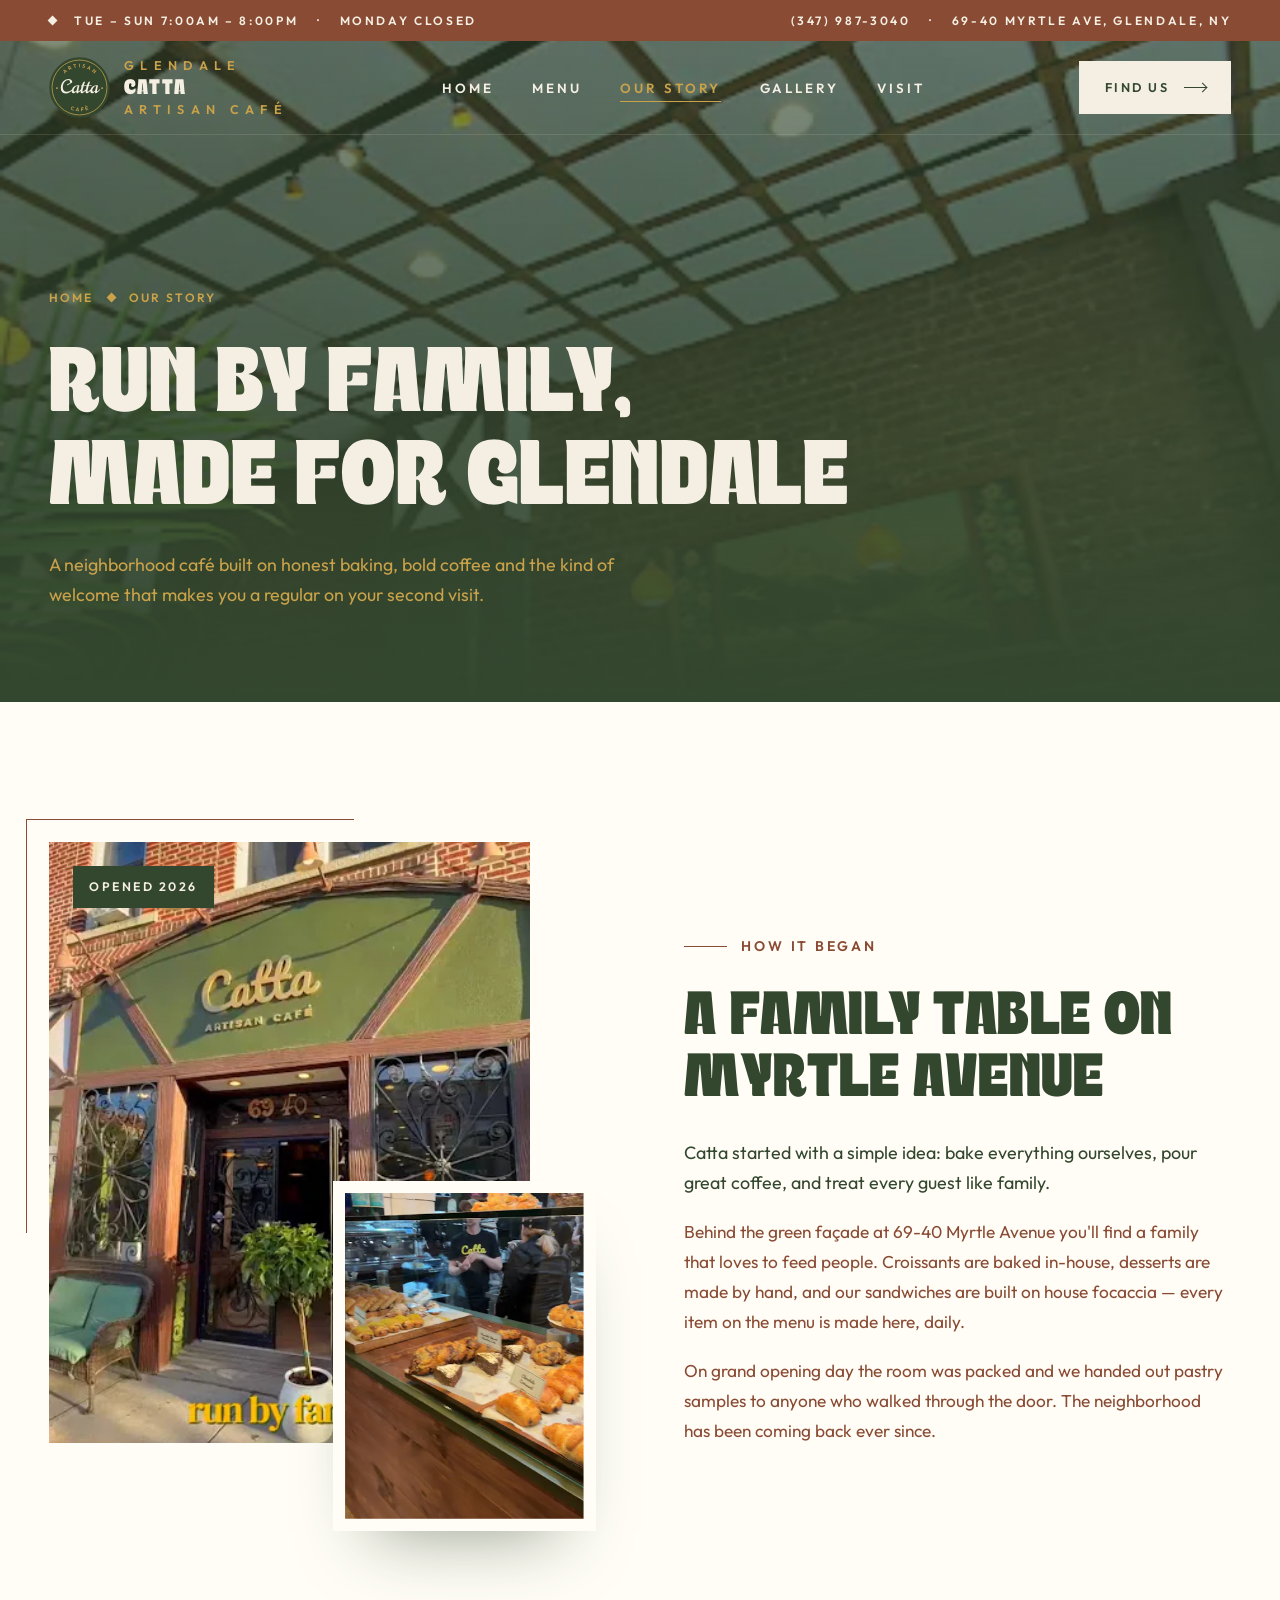
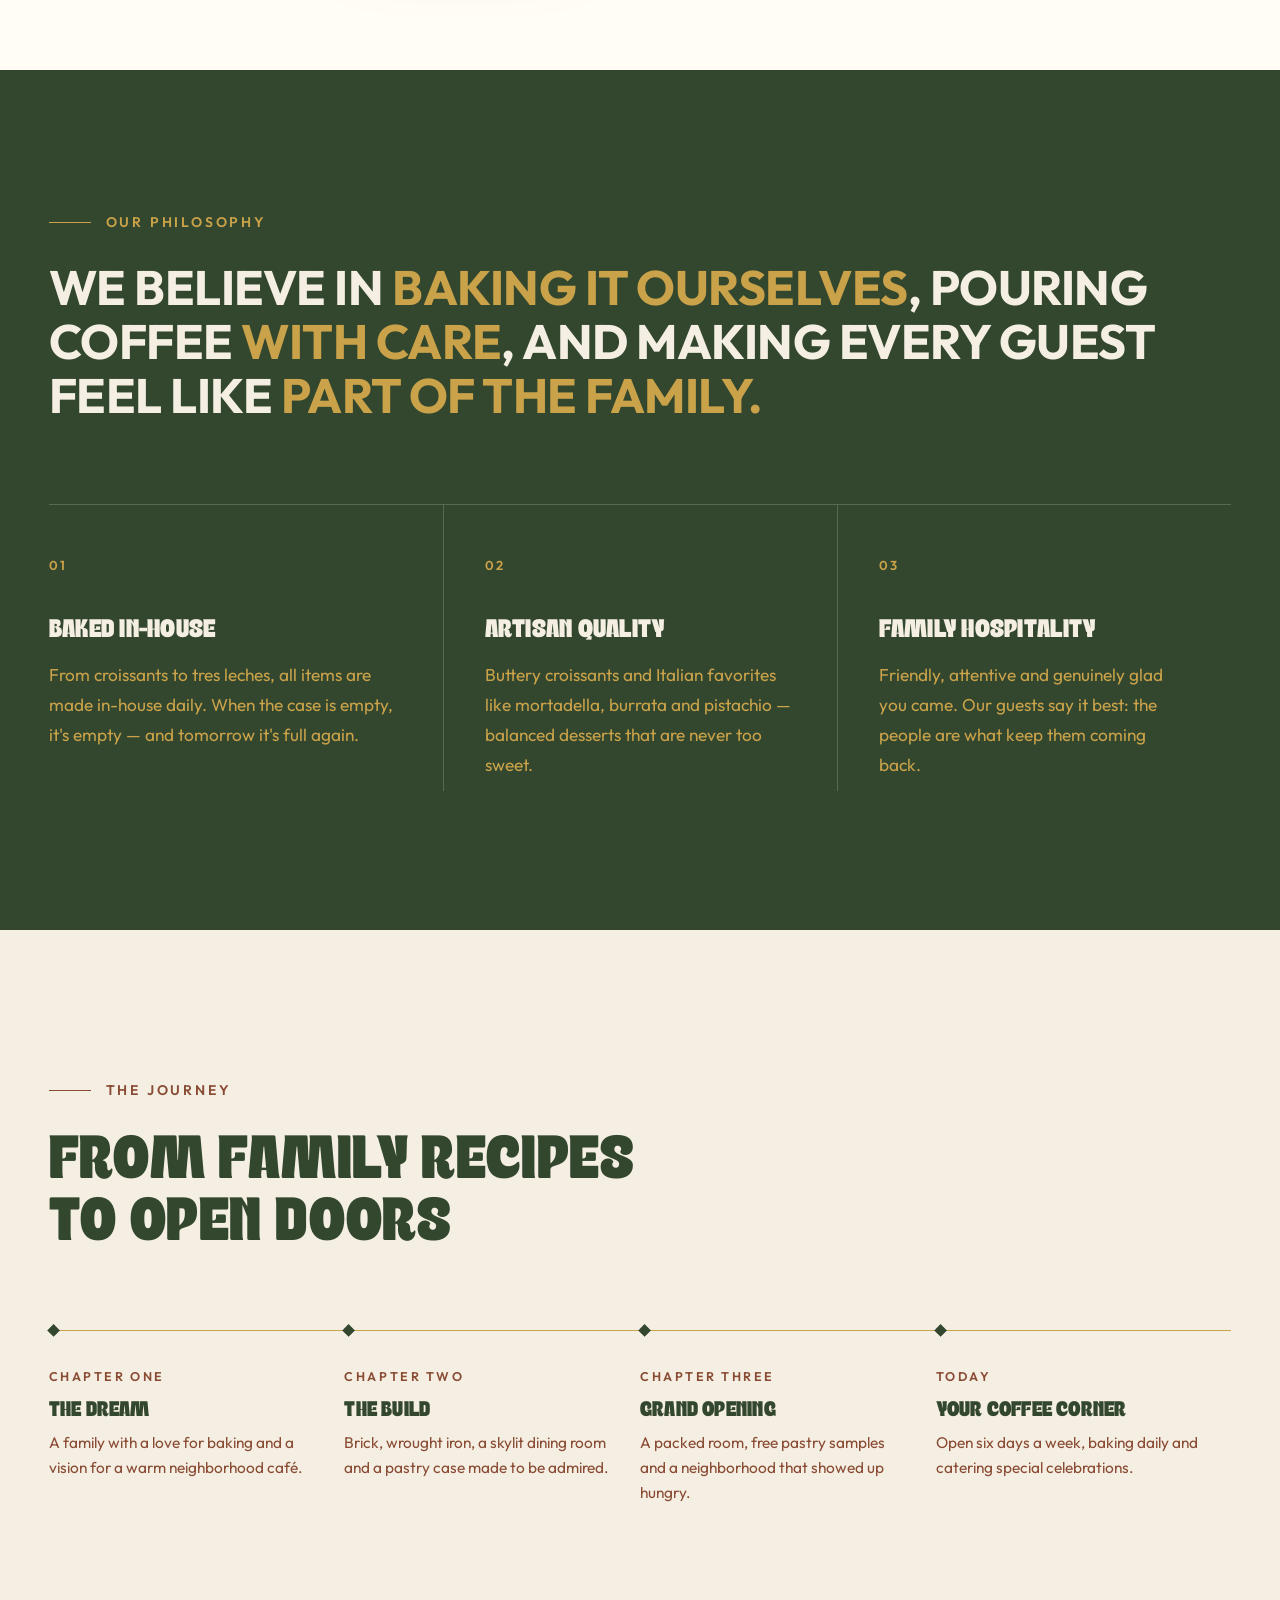
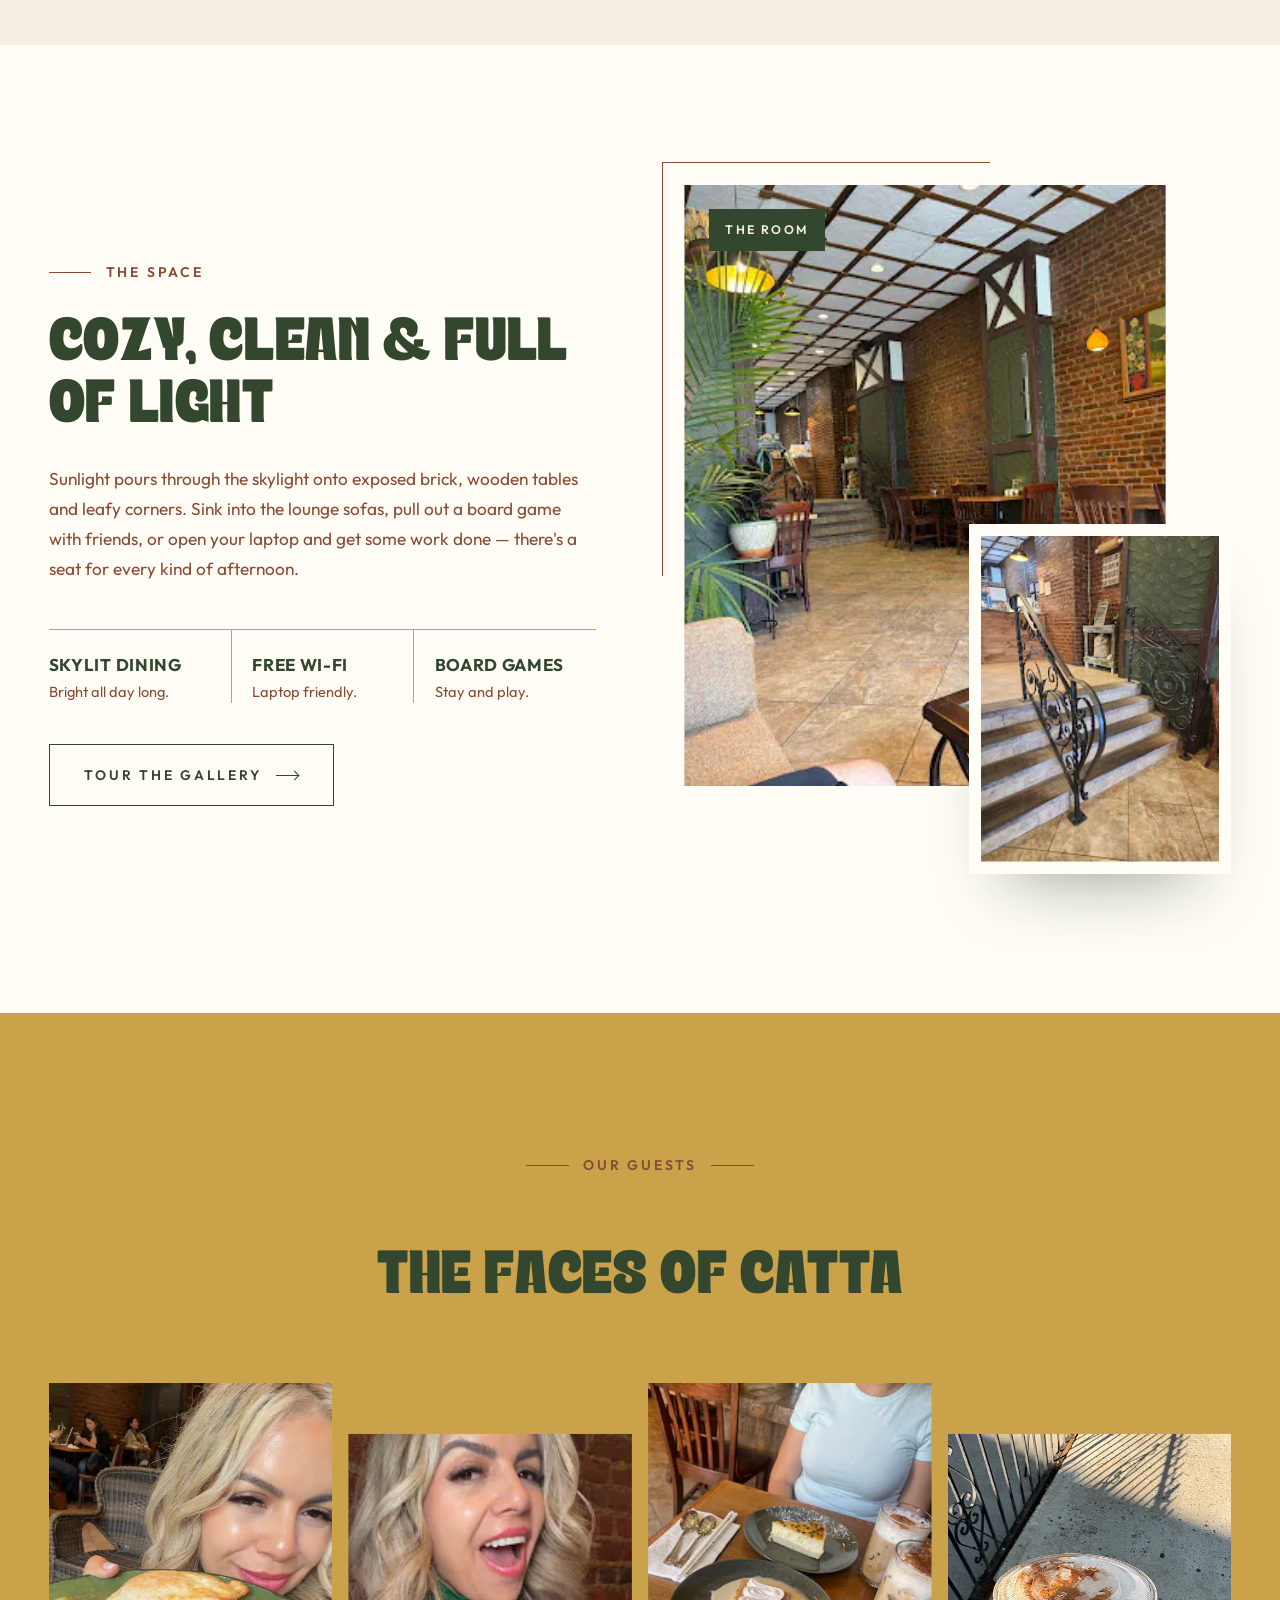
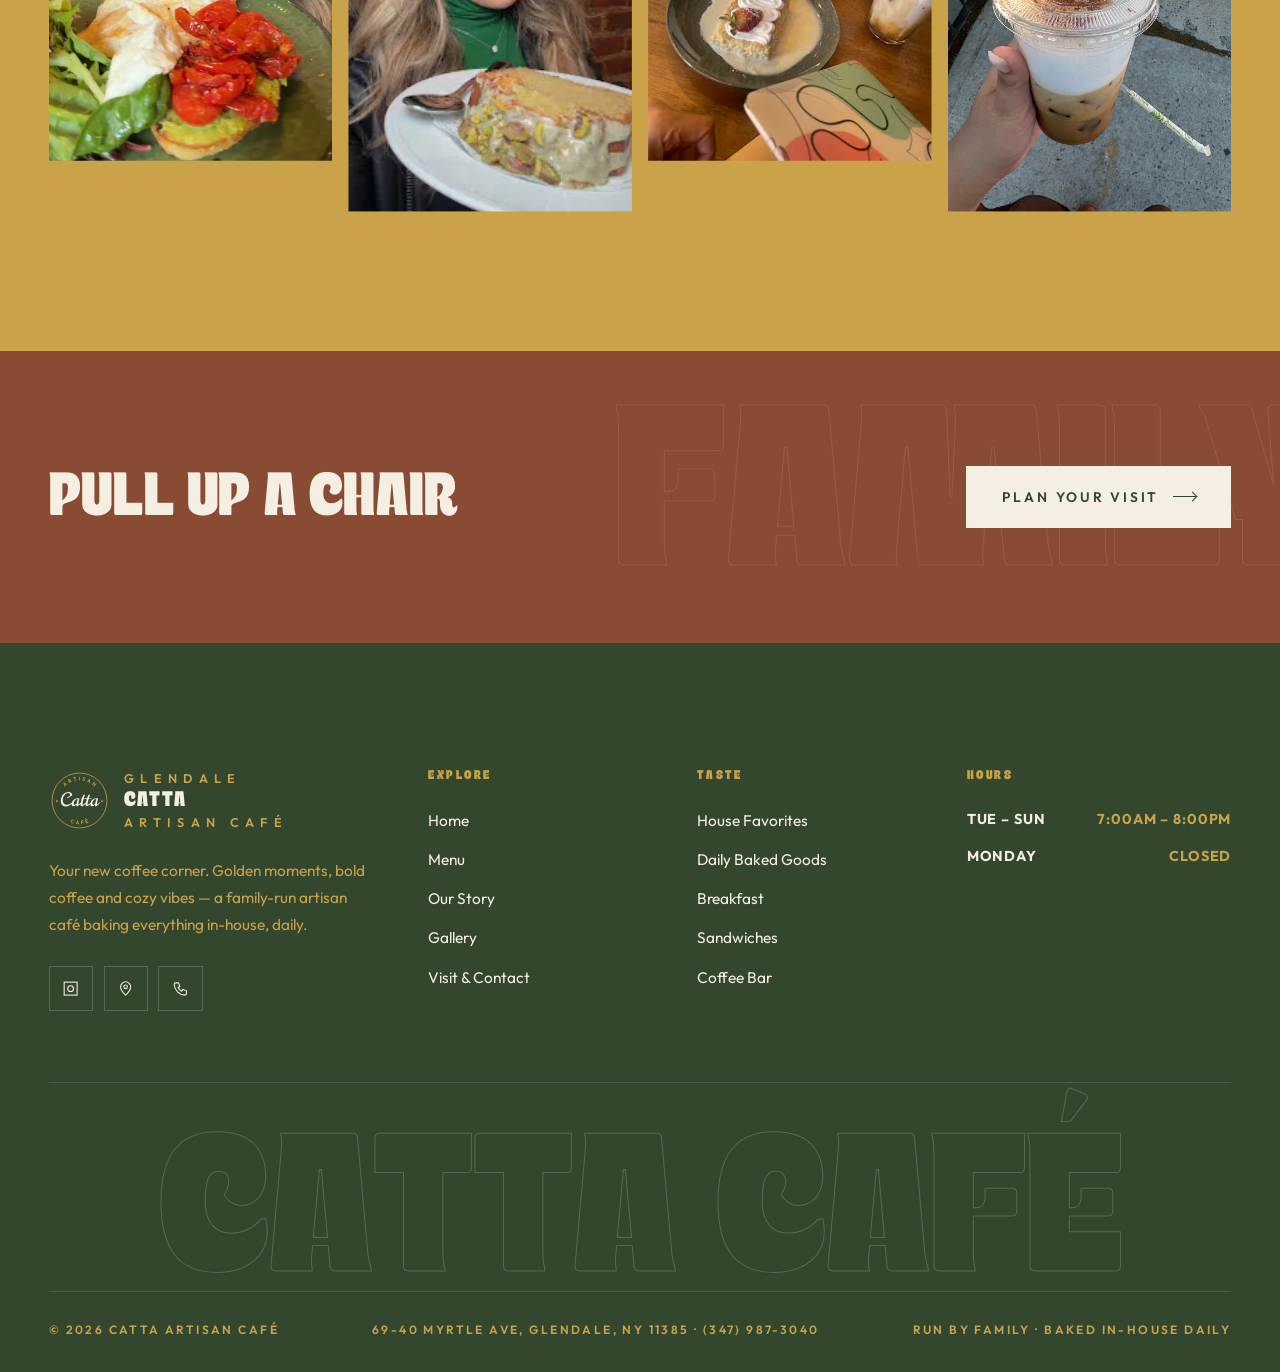
==== commit c3483368: "Speed up image loading - Add WebP versions of all images (4.8MB -> 2.1MB total), review avatars resi" ====
--- a/about.html
+++ b/about.html
@@ -14,6 +14,7 @@
   <link rel="preconnect" href="https://fonts.gstatic.com" crossorigin>
   <link href="https://fonts.googleapis.com/css2?family=Outfit:wght@400;500;600;700&display=swap" rel="stylesheet">
   <link rel="stylesheet" href="css/style.css">
+  <link rel="preload" as="image" href="assets/images/unnamed%20%2855%29.webp" fetchpriority="high">
 </head>
 <body>
 
@@ -54,7 +55,7 @@
 
 <main>
 <section class="page-hero">
-  <div class="bg" data-parallax style="background-image:url('assets/images/unnamed%20%2855%29.jpg')"></div>
+  <div class="bg" data-parallax style="background-image:url('assets/images/unnamed%20%2855%29.webp')"></div>
   <div class="container">
     <div class="crumbs"><a href="index.html">Home</a><span class="diamond"></span><span>Our Story</span></div>
     <div class="hero-foot">
@@ -70,8 +71,8 @@
   <div class="container split">
     <div class="stack-images reveal">
       <span class="frame-line"></span>
-      <div class="img-main reveal-img"><img src="assets/images/unnamed%20%288%29.jpg" alt="The green Catta Artisan Café storefront on Myrtle Avenue" loading="lazy"></div>
-      <div class="img-float reveal-img d2"><img src="assets/images/unnamed%20%2815%29.jpg" alt="The Catta team behind the pastry counter" loading="lazy"></div>
+      <div class="img-main reveal-img"><img decoding="async" src="assets/images/unnamed%20%288%29.webp" alt="The green Catta Artisan Café storefront on Myrtle Avenue" loading="lazy"></div>
+      <div class="img-float reveal-img d2"><img decoding="async" src="assets/images/unnamed%20%2815%29.webp" alt="The Catta team behind the pastry counter" loading="lazy"></div>
       <span class="tag">Opened 2026</span>
     </div>
     <div class="text-block">
@@ -129,8 +130,8 @@
   <div class="container split split--reverse">
     <div class="stack-images reveal">
       <span class="frame-line"></span>
-      <div class="img-main reveal-img"><img src="assets/images/unnamed%20%2836%29.jpg" alt="Skylit dining room with brick walls and plants" loading="lazy"></div>
-      <div class="img-float reveal-img d2"><img src="assets/images/unnamed%20%2889%29.jpg" alt="Wrought-iron staircase inside the café" loading="lazy"></div>
+      <div class="img-main reveal-img"><img decoding="async" src="assets/images/unnamed%20%2836%29.webp" alt="Skylit dining room with brick walls and plants" loading="lazy"></div>
+      <div class="img-float reveal-img d2"><img decoding="async" src="assets/images/unnamed%20%2889%29.webp" alt="Wrought-iron staircase inside the café" loading="lazy"></div>
       <span class="tag">The Room</span>
     </div>
     <div class="text-block">
@@ -154,10 +155,10 @@
       <h2 class="reveal">The Faces of Catta</h2>
     </div>
     <div class="people-grid" style="padding-bottom:50px">
-      <figure class="reveal-img"><img src="assets/images/unnamed%20%2858%29.jpg" alt="A guest with an avocado tartine" loading="lazy"></figure>
-      <figure class="reveal-img d1"><img src="assets/images/unnamed%20%2882%29.jpg" alt="A guest excited about her slice of cake" loading="lazy"></figure>
-      <figure class="reveal-img d2"><img src="assets/images/unnamed%20%2873%29.jpg" alt="Friends sharing desserts and iced lattes" loading="lazy"></figure>
-      <figure class="reveal-img d3"><img src="assets/images/unnamed%20%2857%29.jpg" alt="Iced latte to go on a sunny day" loading="lazy"></figure>
+      <figure class="reveal-img"><img decoding="async" src="assets/images/unnamed%20%2858%29.webp" alt="A guest with an avocado tartine" loading="lazy"></figure>
+      <figure class="reveal-img d1"><img decoding="async" src="assets/images/unnamed%20%2882%29.webp" alt="A guest excited about her slice of cake" loading="lazy"></figure>
+      <figure class="reveal-img d2"><img decoding="async" src="assets/images/unnamed%20%2873%29.webp" alt="Friends sharing desserts and iced lattes" loading="lazy"></figure>
+      <figure class="reveal-img d3"><img decoding="async" src="assets/images/unnamed%20%2857%29.webp" alt="Iced latte to go on a sunny day" loading="lazy"></figure>
     </div>
   </div>
 </section>
